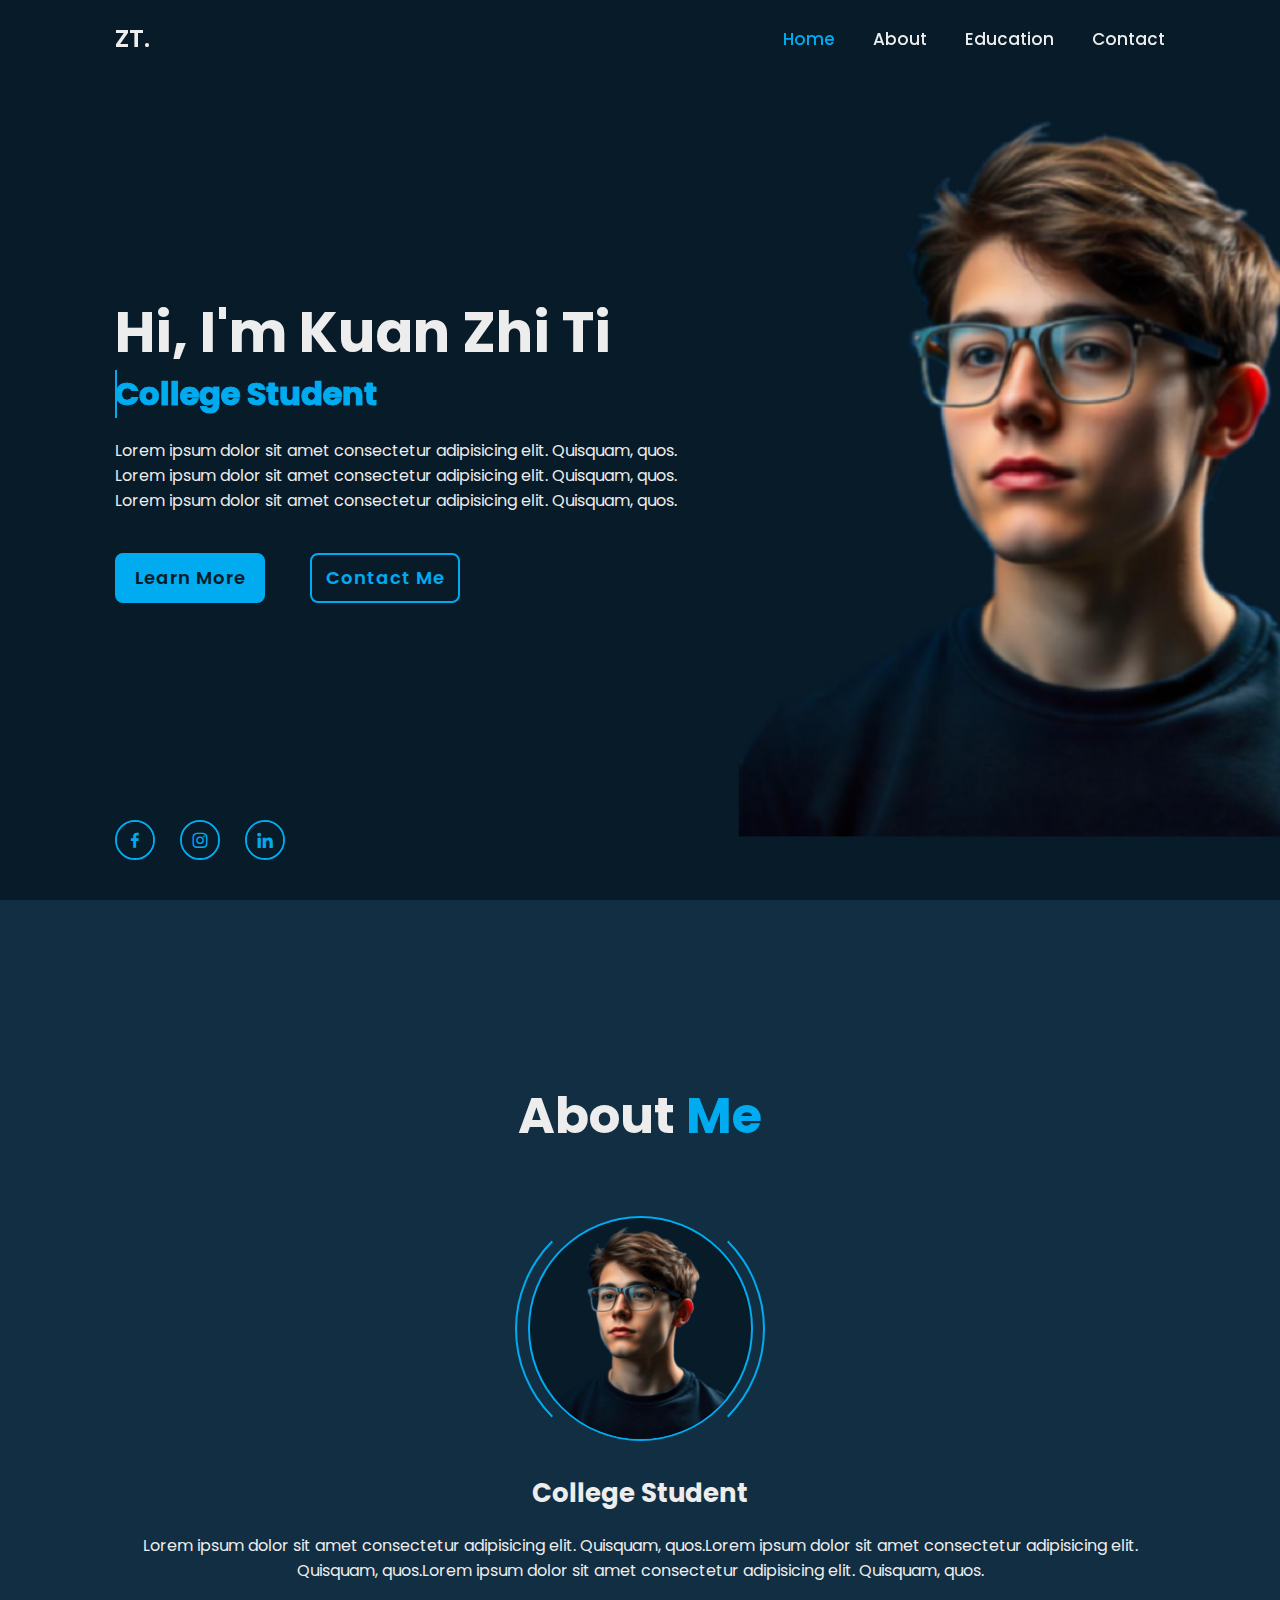
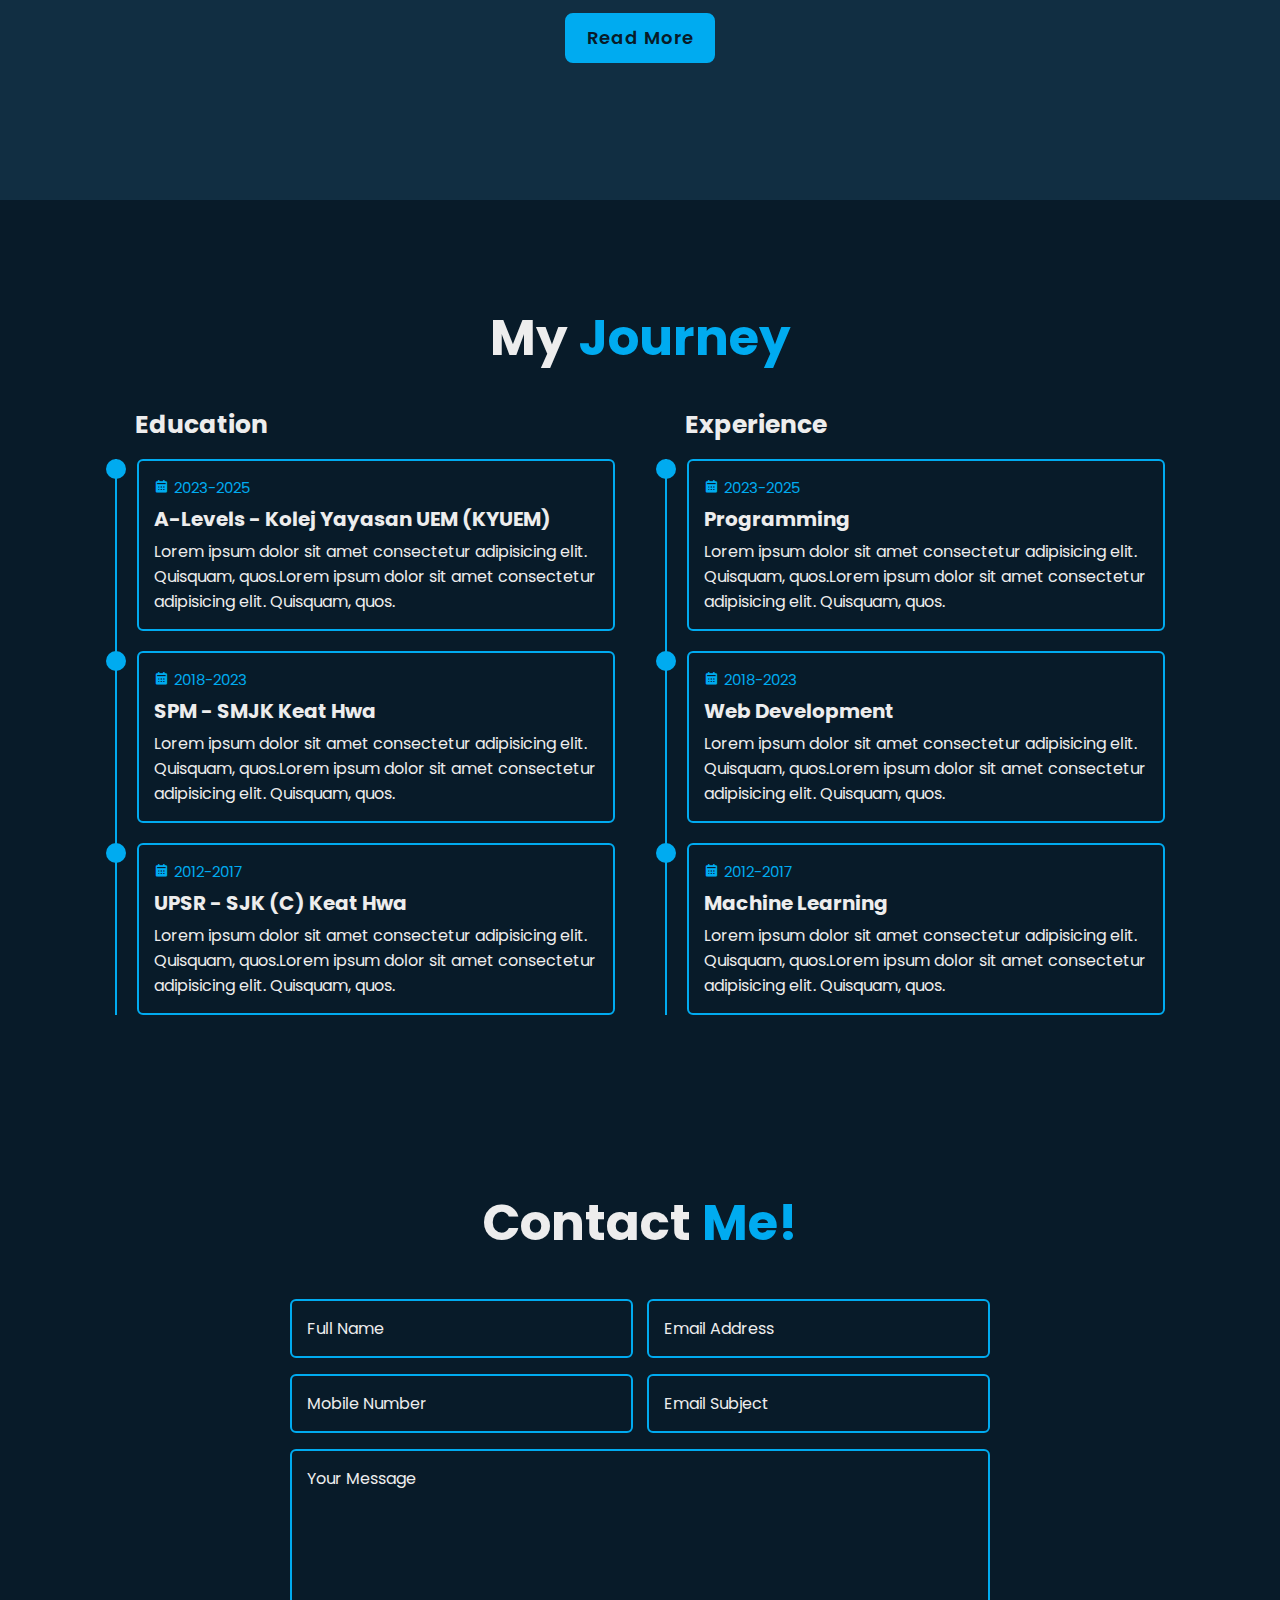
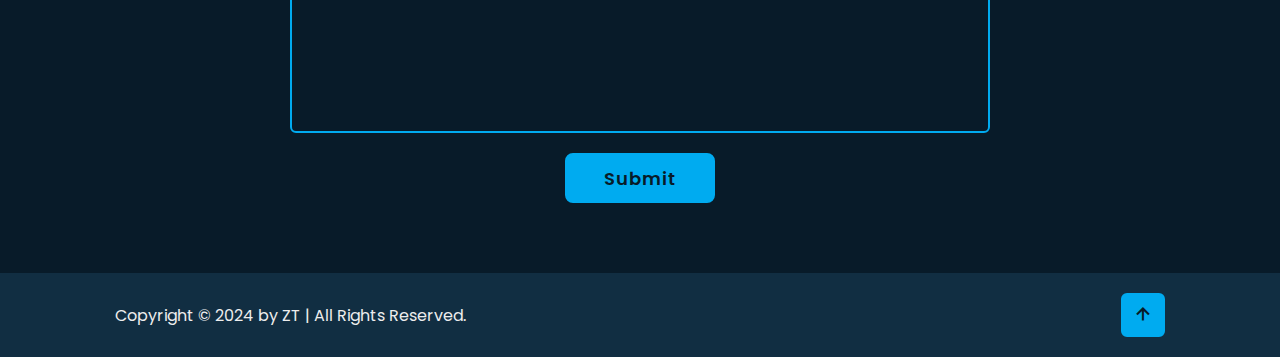
==== index.html @ abcd8b40 "initial commit" ====
<!DOCTYPE html>
<html lang="en">
<head>
    <meta charset="UTF-8">
    <meta name="viewport" content="width=device-width, initial-scale=1.0">
    <title>My Portfolio</title>

    <link rel="stylesheet" href="css/style.css">

    <!--box icons-->
    <link href='https://unpkg.com/boxicons@2.1.4/css/boxicons.min.css' rel='stylesheet'>

</head>
<body>
    <header class="header">
        <a href="#" class="logo">ZT.</a>

        <div class="bx bx-menu" id="menu-icon"></div>
        <nav class="navbar">
            <a href="#home" class="active">Home</a>
            <a href="#about">About</a>
            <a href="#education">Education</a>
            <a href="#contact">Contact</a>

            <span class="active-nav"></span>
        </nav>
    </header>

    <!-- Home section design -->
    <section class="home" id="home">
    <div class="home-content">
        <h1>Hi, I'm <span>Kuan Zhi Ti</span></h1>
        <div class="text-animate">
            <h3>College Student</h3>
        </div>
        <p>Lorem ipsum dolor sit amet consectetur adipisicing elit. Quisquam, quos.
            Lorem ipsum dolor sit amet consectetur adipisicing elit. Quisquam, quos.
            Lorem ipsum dolor sit amet consectetur adipisicing elit. Quisquam, quos.
        </p>

        <div class="btn-box">
            <a href="#" class="btn">Learn More</a>
            <a href="#" class="btn">Contact Me</a>
        </div>
    </div>

    <div class="home-sci">
        <a href="#"><i class='bx bxl-facebook'></i></a>
        <a href="#"><i class='bx bxl-instagram'></i></a>
        <a href="#"><i class='bx bxl-linkedin'></i></a>
    </div>

    <div class="home-imgHover">
    </div>

    </section>
    <!-- about section design -->
    <section class="about" id="about">
        <h2 class="heading">About <span>Me</span></h2>

        <div class="about-img">
            <img src="images/about.png" alt="">
            <span class="circle-spin"></span>
        </div>

        <div class="about-content">
            <h3>College Student</h3>
            <p>Lorem ipsum dolor sit amet consectetur adipisicing elit. 
            Quisquam, quos.Lorem ipsum dolor sit amet consectetur adipisicing elit. 
            Quisquam, quos.Lorem ipsum dolor sit amet consectetur adipisicing elit. 
            Quisquam, quos.</p>

            <div class="btn-box btns">
                <a href="#" class="btn">Read More</a>
            </div>
        </div>
    </section>

    <!-- education section design -->
    <section class="education" id="education">
        <h2 class="heading">My <span>Journey</span></h2>

        <div class="education-row">
            <div class="education-column">

                <h3 class="title">Education</h3>
                <div class="education-box">
                    <div class="education-content">
                        <div class="content">
                            <div class="year"><i class='bx bxs-calendar'></i>2023-2025</div>
                            <h3>A-Levels - Kolej Yayasan UEM (KYUEM)</h3>
                            <p>Lorem ipsum dolor sit amet consectetur adipisicing elit. 
                            Quisquam, quos.Lorem ipsum dolor sit amet consectetur adipisicing elit. 
                            Quisquam, quos.</p>
                        </div>
                    </div>
                    <div class="education-content">
                        <div class="content">
                            <div class="year"><i class='bx bxs-calendar'></i>2018-2023</div>
                            <h3>SPM - SMJK Keat Hwa</h3>
                            <p>Lorem ipsum dolor sit amet consectetur adipisicing elit. 
                            Quisquam, quos.Lorem ipsum dolor sit amet consectetur adipisicing elit. 
                            Quisquam, quos.</p>
                        </div>
                    </div>
                    <div class="education-content">
                        <div class="content">
                            <div class="year"><i class='bx bxs-calendar'></i>2012-2017</div>
                            <h3>UPSR - SJK (C) Keat Hwa</h3>
                            <p>Lorem ipsum dolor sit amet consectetur adipisicing elit. 
                            Quisquam, quos.Lorem ipsum dolor sit amet consectetur adipisicing elit. 
                            Quisquam, quos.</p>
                        </div>
                    </div>
                </div>
            </div>
            <div class="education-column">

                <h3 class="title">Experience</h3>
                <div class="education-box">
                    <div class="education-content">
                        <div class="content">
                            <div class="year"><i class='bx bxs-calendar'></i>2023-2025</div>
                            <h3>Programming</h3>
                            <p>Lorem ipsum dolor sit amet consectetur adipisicing elit. 
                            Quisquam, quos.Lorem ipsum dolor sit amet consectetur adipisicing elit. 
                            Quisquam, quos.</p>
                        </div>
                    </div>
                    <div class="education-content">
                        <div class="content">
                            <div class="year"><i class='bx bxs-calendar'></i>2018-2023</div>
                            <h3>Web Development</h3>
                            <p>Lorem ipsum dolor sit amet consectetur adipisicing elit. 
                            Quisquam, quos.Lorem ipsum dolor sit amet consectetur adipisicing elit. 
                            Quisquam, quos.</p>
                        </div>
                    </div>
                    <div class="education-content">
                        <div class="content">
                            <div class="year"><i class='bx bxs-calendar'></i>2012-2017</div>
                            <h3>Machine Learning</h3>
                            <p>Lorem ipsum dolor sit amet consectetur adipisicing elit. 
                            Quisquam, quos.Lorem ipsum dolor sit amet consectetur adipisicing elit. 
                            Quisquam, quos.</p>
                        </div>
                    </div>
                </div>
            </div>
        </div>
    </section>

    <!-- contact section design -->
    <section class="contact" id="contact">
        <h2 class="heading">Contact <span>Me!</span></h2>
        <form action="#">
            <div class="input-box">
                <div class="input-field">
                    <input type="text" placeholder="Full Name" required>
                    <span class="focus"></span>
                </div> 
                <div class="input-field">
                    <input type="email" placeholder="Email Address" required>
                    <span class="focus"></span>
                </div>               
            </div>

            <div class="input-box">
                <div class="input-field">
                    <input type="number" placeholder="Mobile Number" required>
                    <span class="focus"></span>
                </div>
                <div class="input-field">
                    <input type="text" placeholder="Email Subject" required>
                    <span class="focus"></span>
                </div> 
            </div>
            <div class="textarea-field">
                <textarea name="" id="" cols="30" rows="10" placeholder="Your Message" required></textarea>
                <span class="focus"></span>
            </div>
            <div class="btn-box btns">
                <button type="submit" class="btn">Submit</button>
            </div>
        </form>

    </section>

    <!-- footer design -->
    <footer class="footer">
        <div class="footer-text">
            <p>Copyright &copy; 2024 by ZT | All Rights Reserved.</p>
        </div>
        <div class="footer-iconTop">
            <a href="#"><i class='bx bx-up-arrow-alt'></i></a>
        </div>
    </footer>

    <script src="js/script.js"></script>

</body>
</html>
---- css/style.css ----
@import url('https://fonts.googleapis.com/css2?family=Poppins:wght@300;400;500;600;700;800;900&display=swap');

* {
    margin: 0;
    padding: 0;
    box-sizing: border-box;
    text-decoration: none;
    border: none;
    outline: none;
    scroll-behavior: smooth;
    font-family: 'Poppins',sans-serif;
}

:root {
    --bg-color:#081b29;
    --second-bg-color: #112e42;
    --text-color: #ededed;
    --main-color: #00abf0;
}

html {
    font-size: 62.5%;
    overflow-x: hidden;
}

body{
    background: var(--bg-color);
    color: var(--text-color);
}

.header {
    position: fixed;
    top: 0;
    left: 0;
    width: 100%;
    padding: 2rem 9%;
    background: transparent;
    display: flex;
    justify-content: space-between;
    align-items: center;
    z-index: 100;
    transition: .3s;
}

.header.sticky {
    background: var(--bg-color);
}

.logo {

    font-size: 2.5rem;
    color: var(--text-color);
    font-weight: 600;
}

.navbar a {
    font-size: 1.7rem;
    color: var(--text-color);
    font-weight: 500;
    margin-left: 3.5rem;
    transition: 0.3s;
}

.navbar a:hover, 
.navbar a.active {
    color: var(--main-color);
}

#menu-icon {
    font-size: 3.6rem;
    color: var(--text-color);
    cursor: pointer;
    display: none;
}

section{
    min-height: 100vh;
    padding: 10rem 9% 2rem;
}

.home{
    display: flex;
    align-items: center;
    padding: 0 9%;
    background: url(../images/home.png) no-repeat;
    background-size: cover;
    background-position: center;
}

.home-content{
    max-width: 60rem;
    z-index: 99;
}

.home-content h1{
    font-size: 5.6rem;
    font-weight: 700;
    line-height: 1.3;
} 

.home-content h1 span{
    color: var(--text-color);
}

.home-content .text-animate{
    position: relative;
    width: 32.8rem;
}

.home-content .text-animate h3 {
    font-size: 3.2rem;
    font-weight: 700;
    color: transparent;
    -webkit-text-stroke: .7px var(--main-color);
    background-image: linear-gradient(var(--main-color), var(--main-color));
    background-repeat: no-repeat;
    -webkit-background-clip: text;
    background-position: 0 0;
    animation: homeBgText 6s linear infinite;
    animation-delay: 2s;
}


.home-content .text-animate h3::before {
    content: '';
    position: absolute;
    top: 0;
    left: 0;
    width: 0;
    height: 100%;
    border-right: 2px solid var(--main-color);
    z-index: -1;
    animation: homeCursorText 6s linear infinite;
    animation-delay: 2s;
}

.home-content p{
    font-size: 1.6rem;
    margin: 2rem 0 4rem;
}

.btn-box{
    position: relative;
    display: flex;
    justify-content: space-between;
    width: 34.5rem;
    height: 5rem;
}

.btn-box .btn{
    position: relative;
    display: inline-flex;
    justify-content: center;
    align-items: center;
    width: 15rem;
    height: 100%;
    background: var(--main-color);
    border: .2rem solid var(--main-color);
    border-radius: .8rem;
    font-size: 1.8rem;
    font-weight: 600;
    letter-spacing: .1rem;
    color: var(--bg-color);
    z-index: 1;
    overflow: hidden;
    transition: .5s;
}

.btn-box .btn:hover{
    color: var(--main-color);
}

.btn-box .btn:nth-child(2){
    background: transparent;
    color: var(--main-color);
}

.btn-box .btn:nth-child(2):hover{
    color: var(--bg-color);
}

.btn-box .btn:nth-child(2)::before{
    background: var(--main-color);
}

.btn-box .btn::before{
    content: '';
    position: absolute;
    top: 0;
    left: 0;
    width: 0;
    height: 100%;
    background: var(--bg-color);
    z-index: -1;
    transition: .5s;
}

.btn-box .btn:hover::before{
    width: 100%;
}

.home-sci{
    position: absolute;
    bottom: 4rem;
    width: 170px;
    display: flex;
    justify-content: space-between;
}
.home-sci a{
    position: relative;
    display: inline-flex;
    justify-content: center;
    align-items: center;
    width: 40px;
    height: 40px;
    background: transparent;
    border: .2rem solid var(--main-color);
    border-radius: 50%;
    font-size: 20px;
    color: var(--main-color);
    z-index: 1;
    overflow: hidden;
    transition: .5s;
}

.home-sci a::before{
    content: '';
    position: absolute;
    top: 0;
    left: 0;
    width: 100%;
    height: 100%;
    background: var(--bg-color);
    z-index: -1;
    transition: .5s;
}

.home-sci a:hover{
    color: var(--bg-color);
}

.home-sci a:hover::before{
    width: 100%;
    background: var(--main-color);
}

.home-imgHover{
    position: absolute;
    top: 0;
    right: 0;
    width: 45%;
    height: 100%;
    background: transparent;
    transition: 3s;
}

.home-imgHover:hover{
    background: var(--bg-color);
    opacity: .8;
}

.about{
    display: flex;
    justify-content: center;
    align-items: center;
    flex-direction: column;
    gap: 2rem;
    background: var(--second-bg-color);
    padding-bottom: 6rem;
}

.heading{
    font-size: 5rem;
    margin-bottom: 3rem;
    text-align: center;
}

span{
    color: var(--main-color);
}

.about-img{
    position: relative;
    width: 25rem;
    height: 25rem;
    border-radius: 50%;
    display: flex;
    justify-content: center;
    align-items: center;
}

.about-img img{
    width: 90%; /* Change from 90% to 100% to fill the circle */
    border-radius: 50%;
    border: .2rem solid var(--main-color);
    background: var(--bg-color);
}

.about-img .circle-spin{
    position: absolute;
    top: 50%;
    left: 50%;
    transform: translate(-50%, -50%) rotate(0);
    width: 100%;
    height: 100%;
    border-radius: 50%; 
    border-top: .2rem solid var(--second-bg-color);
    border-bottom: .2rem solid var(--second-bg-color);
    border-left: .2rem solid var(--main-color);
    border-right: .2rem solid var(--main-color);
}

@keyframes aboutSpinner {
    100%{
        transform: translate(-50%, -50%) rotate(360deg);
    }
}

.about-content{

    text-align: center;
}

.about-content h3{
    font-size: 2.6rem;
}

.about-content p{
    font-size: 1.6rem;
    margin: 2rem 0 3rem;
}

.btn-box.btns{
    display: inline-block;
    width: 15rem;
}

.btn-box.btns a::before{
    background: var(--second-bg-color);
}

.education{
    display: flex;
    justify-content: center;
    align-items: center;
    flex-direction: column;
    min-height: auto;
    padding-bottom: 5rem;
}

.education .education-row{
    display: flex;
    flex-wrap: wrap;
    gap: 5rem;
}

.education-row .education-column{
    flex: 1 1 40rem;
}

.education-column .title{
    font-size: 2.5rem;
    margin: 0 0 1.5rem 2rem;
}

.education-column .education-box{
    border-left: .2rem solid var(--main-color);
}

.education-box .education-content{
    position: relative;
    padding-left: 2rem;
}

.education-box .education-content::before{
    content: '';
    position: absolute;
    left: -1.1rem;
    top: 0;
    width: 2rem;
    height: 2rem;
    background: var(--main-color);
    border-radius: 50%;
}

.education-content .content{

    position: relative;
    padding: 1.5rem;
    border: .2rem solid var(--main-color);
    border-radius: .6rem;
    margin-bottom: 2rem;
    overflow: hidden;
}

.education-content .content::before{
    content: '';
    position: absolute;
    left: 0;
    top: 0;
    width: 0;
    height: 100%;
    background: var(--second-bg-color);
    z-index: -1;
    transition: .5s;
}

.education-content .content:hover::before{
    width: 100%;;
}

.education-content .content .year{
    font-size: 1.5rem;
    color: var(--main-color);
    padding-bottom: .5rem;
}

.education-content .content .year i{
    padding-right: .5rem;
}

.education-content .content h3{
    font-size: 2rem;
}


.education-content .content p{
    font-size: 1.6rem;
    padding-top: .5rem;
}

.contact{
    min-height: auto;
    padding-bottom: 7rem;
}

.contact form{
    max-width: 70rem;
    margin: 0 auto;
    text-align: center;
}

.contact form .input-box{
    position: relative;
    display: flex;
    justify-content: space-between;
    flex-wrap: wrap;
}

.contact form .input-box .input-field{
    position: relative;
    width: 49%;
    margin: .8rem 0;
}

.contact form .input-box .input-field input,
.contact form .textarea-field textarea{
    width: 100%;
    height: 100%;
    padding: 1.5rem;
    font-size: 1.6rem;
    color: var(--text-color);
    background: transparent;
    border-radius: .6rem;
    border: .2rem solid var(--main-color);

}

.contact form .input-box .input-field input::placeholder,
.contact form .textarea-field textarea::placeholder{
    color: var(--text-color);
}

.contact form .focus{
    position: absolute;
    top: 0;
    left: 0;
    width: 0;
    height: 100%;
    background: var(--second-bg-color);
    border-radius: .6rem;
    z-index: -1;
    transition: .5s;
}

.contact form .input-box .input-field input:focus ~ .focus,
.contact form .input-box .input-field input:valid ~ .focus,
.contact form .textarea-field textarea:focus ~ .focus,
.contact form .textarea-field textarea:valid ~ .focus{
    width: 100%;
}


.contact form .textarea-field{

    position: relative;
    margin: .8rem 0 2rem;
    display: flex;
}

.contact form .textarea-field textarea{
    resize: none;
}

.contact form .btn-box.btns .btn {
    cursor: pointer;
}

.footer{
    display: flex;
    justify-content: space-between;
    align-items: center;
    flex-wrap: wrap;
    padding: 2rem 9%;
    background: var(--second-bg-color);
}

.footer-text p{
    font-size: 1.6rem;
}

.footer-iconTop a{
    position: relative;
    display: inline-flex;
    justify-content: center;
    align-items: center;
    padding: .8rem;
    background: var(--main-color);
    border: .2rem solid var(--main-color);
    border-radius: .6rem;
    z-index: 1;
    overflow: hidden;
}


.footer-iconTop a::before{
    content: '';
    position: absolute;
    top: 0;
    left: 0;
    width: 0;
    height: 100%;
    background: var(--second-bg-color);
    z-index: -1;
    transition: .5s;
}


.footer-iconTop a:hover::before{
    width: 100%;
}

.footer-iconTop a i{
    font-size: 2.4rem;
    color: var(--bg-color);
    transition: .5s;
}

.footer-iconTop a:hover i{
    color: var(--main-color);
}


/* BREAKPOINTS */

@media (max-width: 1200px){
    html{
        font-size: 55%;
    }
}

@media (max-width: 991px){
    .header{
        padding: 2rem 4%;
    }

    .section{
        padding: 10rem 4% 2rem;
    }

    .home{
        padding: 0 4%;
    }

    .footer{
        padding: 2rem 4%;
    }
}

@media (max-width: 768px){
    .header {
        background: var(--bg-color);    
    }

    #menu-icon{
        display: block;
    }
    .navbar {
        position: absolute;
        top: 100%;
        left: -100%;
        width: 100%;
        padding: 1rem 4%;
        background: var(--main-color);
        box-shadow: 0 .5rem 1rem rgba(0,0,0,.2);
        z-index: 1;
        transition: .25s ease;
        transition-delay: .25s;
    }

    .navbar.active {
        left: 0;
        transition-delay: 0s;
    }

    .navbar .active-nav {
        position: absolute; 
        top: 0;
        left: -100%;
        width: 100%;
        height: 100%;
        background:var(--bg-color);
        border-top: .1rem solid rgba(0,0,0,.2);
        z-index: -1;
        transition: .2s ease;
        transition-delay: 0s;
    }

    .navbar.active .active-nav {
        left: 0;
        transition-delay: .25s;
    }


    .navbar a{

        display: block;
        font-size: 2rem;
        margin: 3rem 0;
        transform: translateX(-20rem);
        transition: .25s ease;
        transition-delay: 0s;
    }

    .navbar.active a {
        transform: translateX(0);
        transition-delay: .25s;
    }

    .home-imgHover{
        pointer-events: none;
        background: var(--bg-color);
        opacity: .6;
    }
}

@media (max-width: 520px){
    html{
        font-size: 50%;
    }

    .home-content h1{
       display: flex;
       flex-direction: column;
    }

    .home-sci{
        width: 160px;
    }

    .home-sci a{
        width: 38px;
        height: 38px;
    }
    .contact form .input-box .input-field{
        width: 100%;
    }
}

/* KEYFRAMES */

@keyframes homeBgText{
    0%, 
    10%,
    100%{
        background-position: -33rem 0;
    }
    65%, 
    85%{
        background-position: 0 0;
    }
}
@keyframes homeCursorText{
    0%, 
    10%,
    100%{
        width: 0;
    }
    65%, 
    78%,
    85%{
        width: 100%;
        opacity: 1;
    }
    75%,
    81%{
        opacity: 0;
    }
}
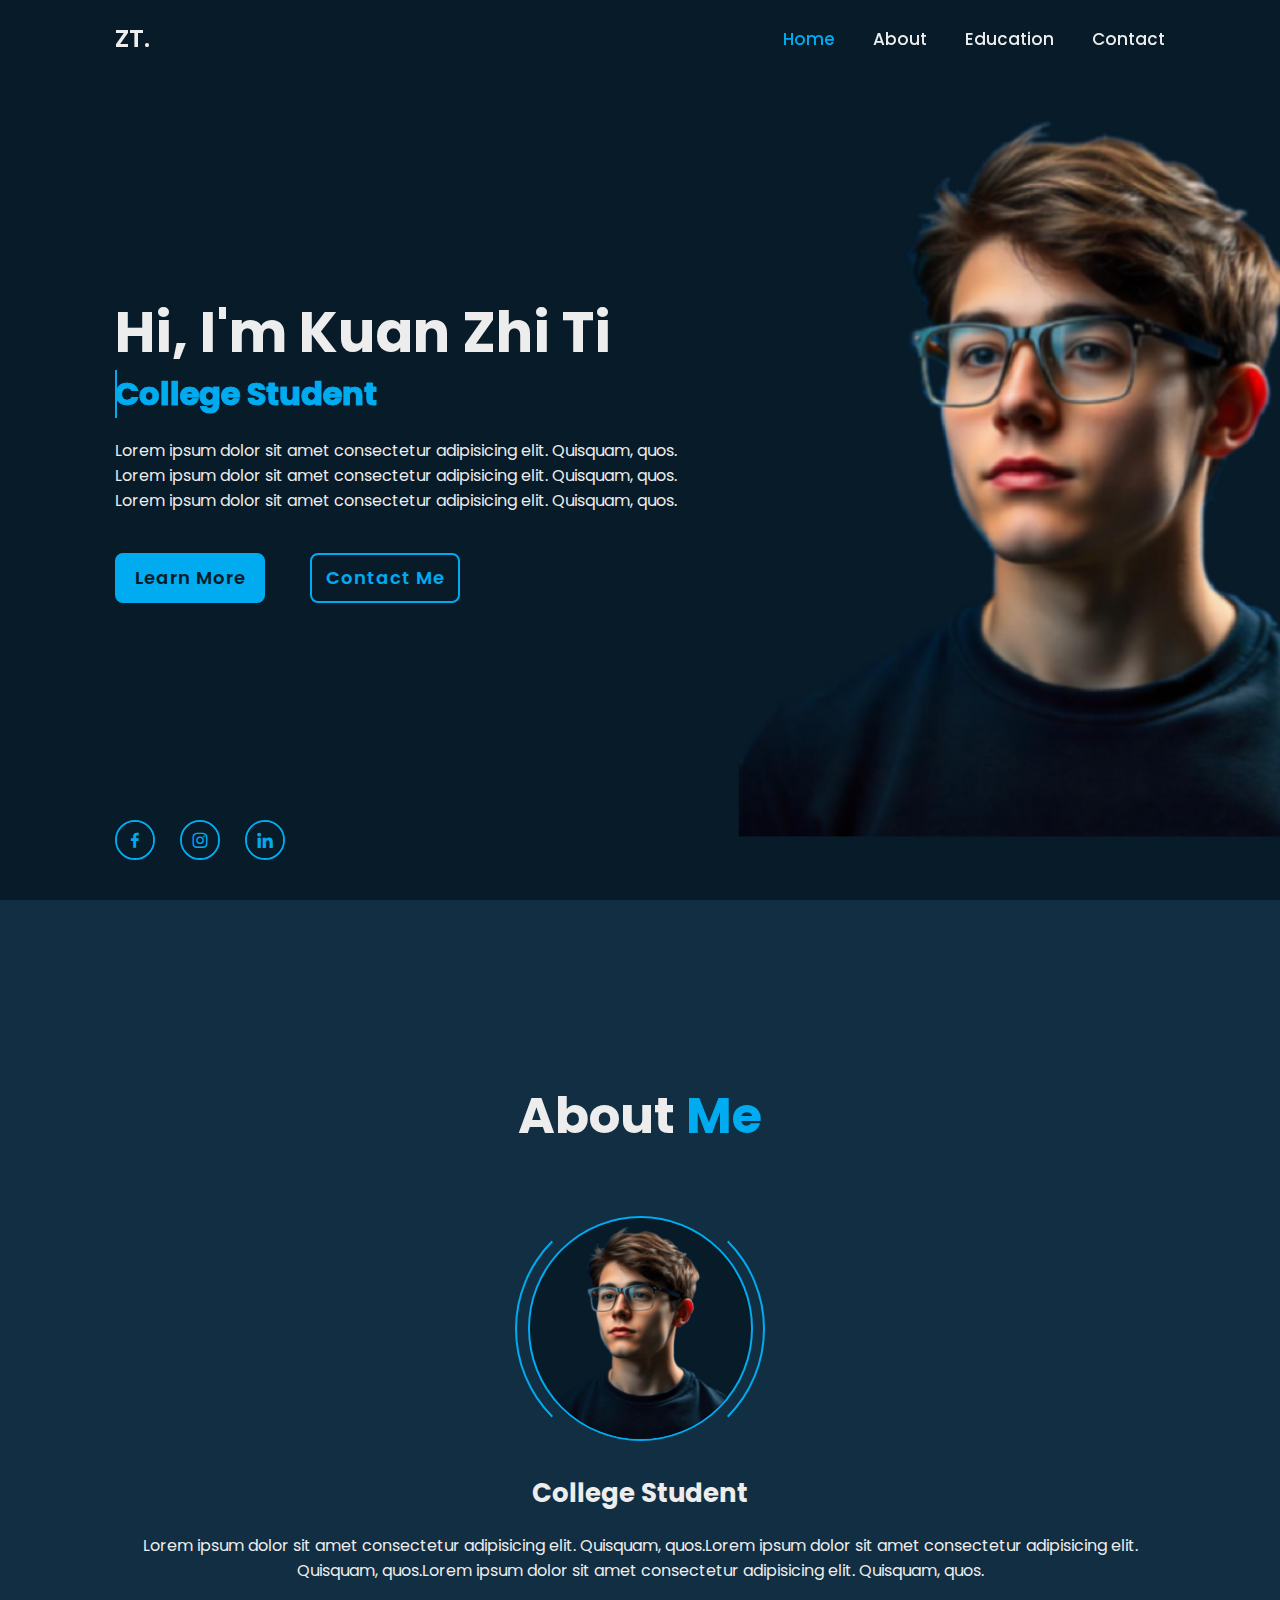
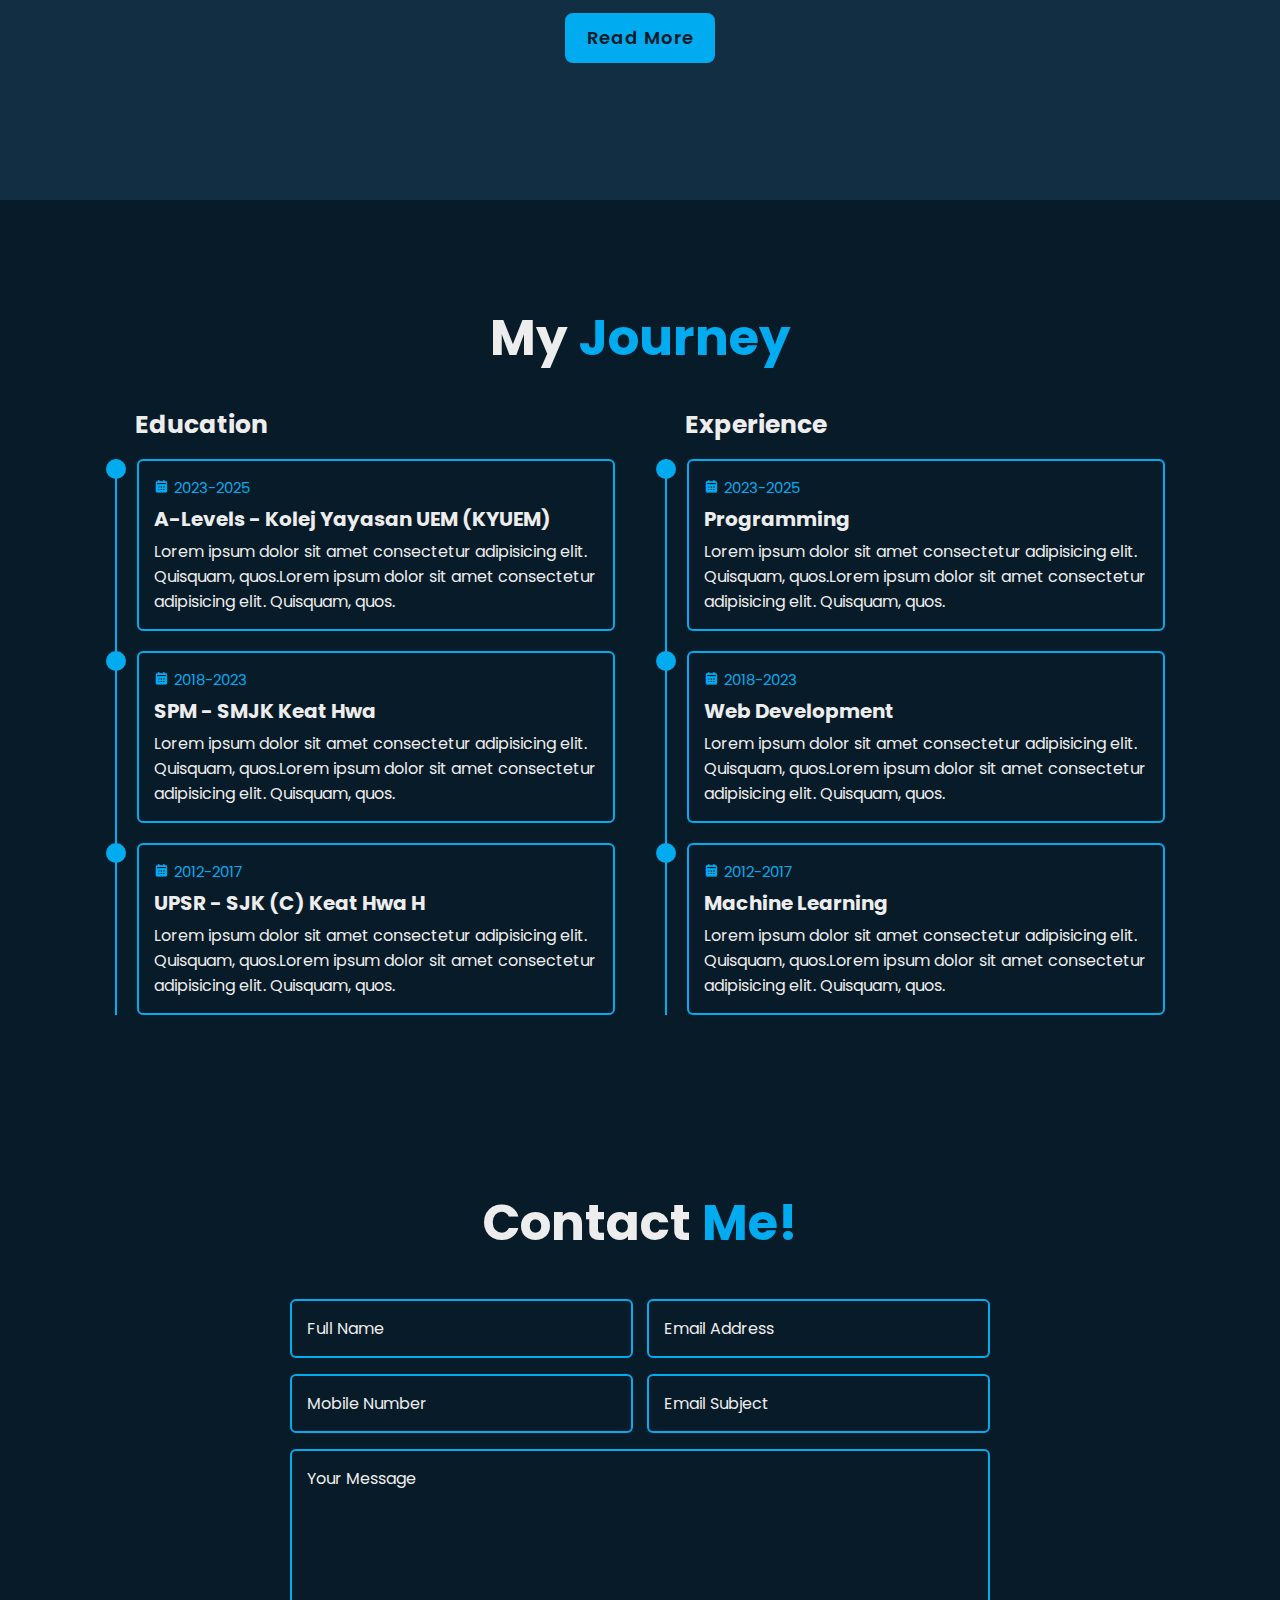
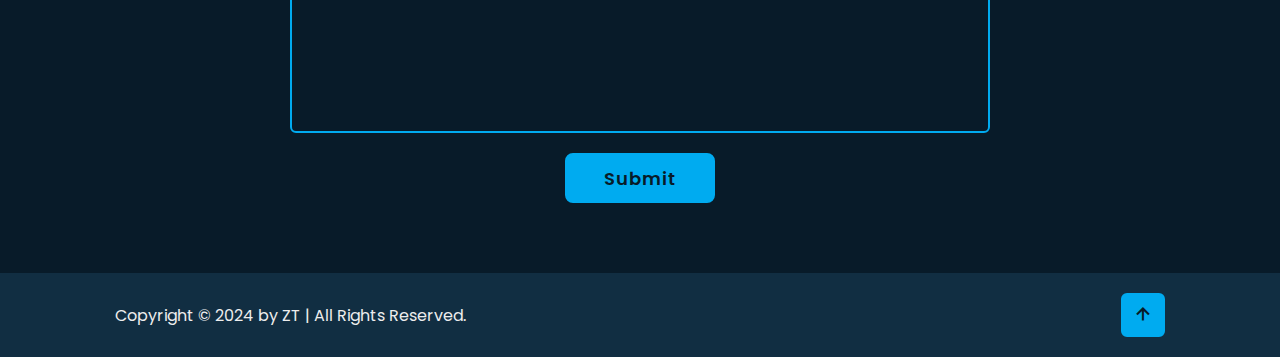
==== commit 46dc9cc1: "H" ====
--- a/index.html
+++ b/index.html
@@ -3,7 +3,7 @@
 <head>
     <meta charset="UTF-8">
     <meta name="viewport" content="width=device-width, initial-scale=1.0">
-    <title>My Portfolio</title>
+    <title>KUAN ZHI TI</title>
 
     <link rel="stylesheet" href="css/style.css">
 
@@ -106,7 +106,7 @@
                     <div class="education-content">
                         <div class="content">
                             <div class="year"><i class='bx bxs-calendar'></i>2012-2017</div>
-                            <h3>UPSR - SJK (C) Keat Hwa</h3>
+                            <h3>UPSR - SJK (C) Keat Hwa H</h3>
                             <p>Lorem ipsum dolor sit amet consectetur adipisicing elit. 
                             Quisquam, quos.Lorem ipsum dolor sit amet consectetur adipisicing elit. 
                             Quisquam, quos.</p>
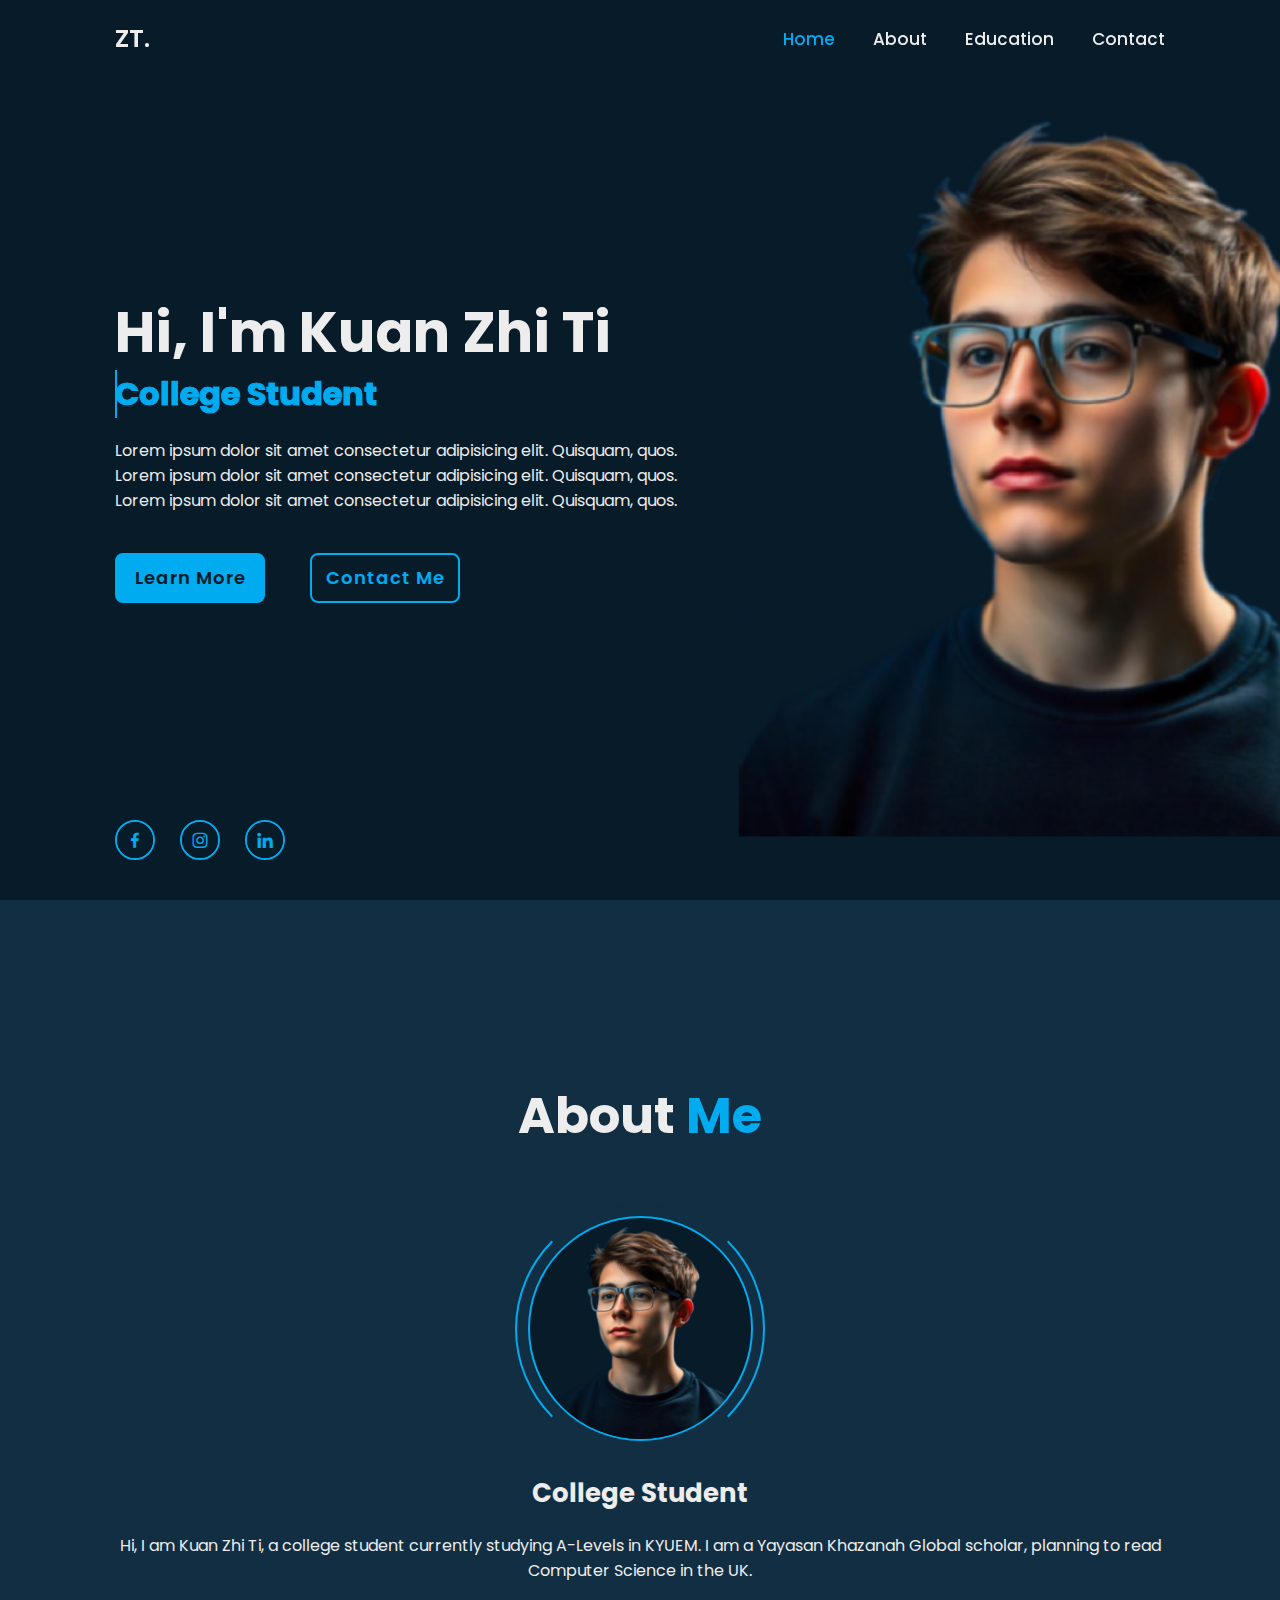
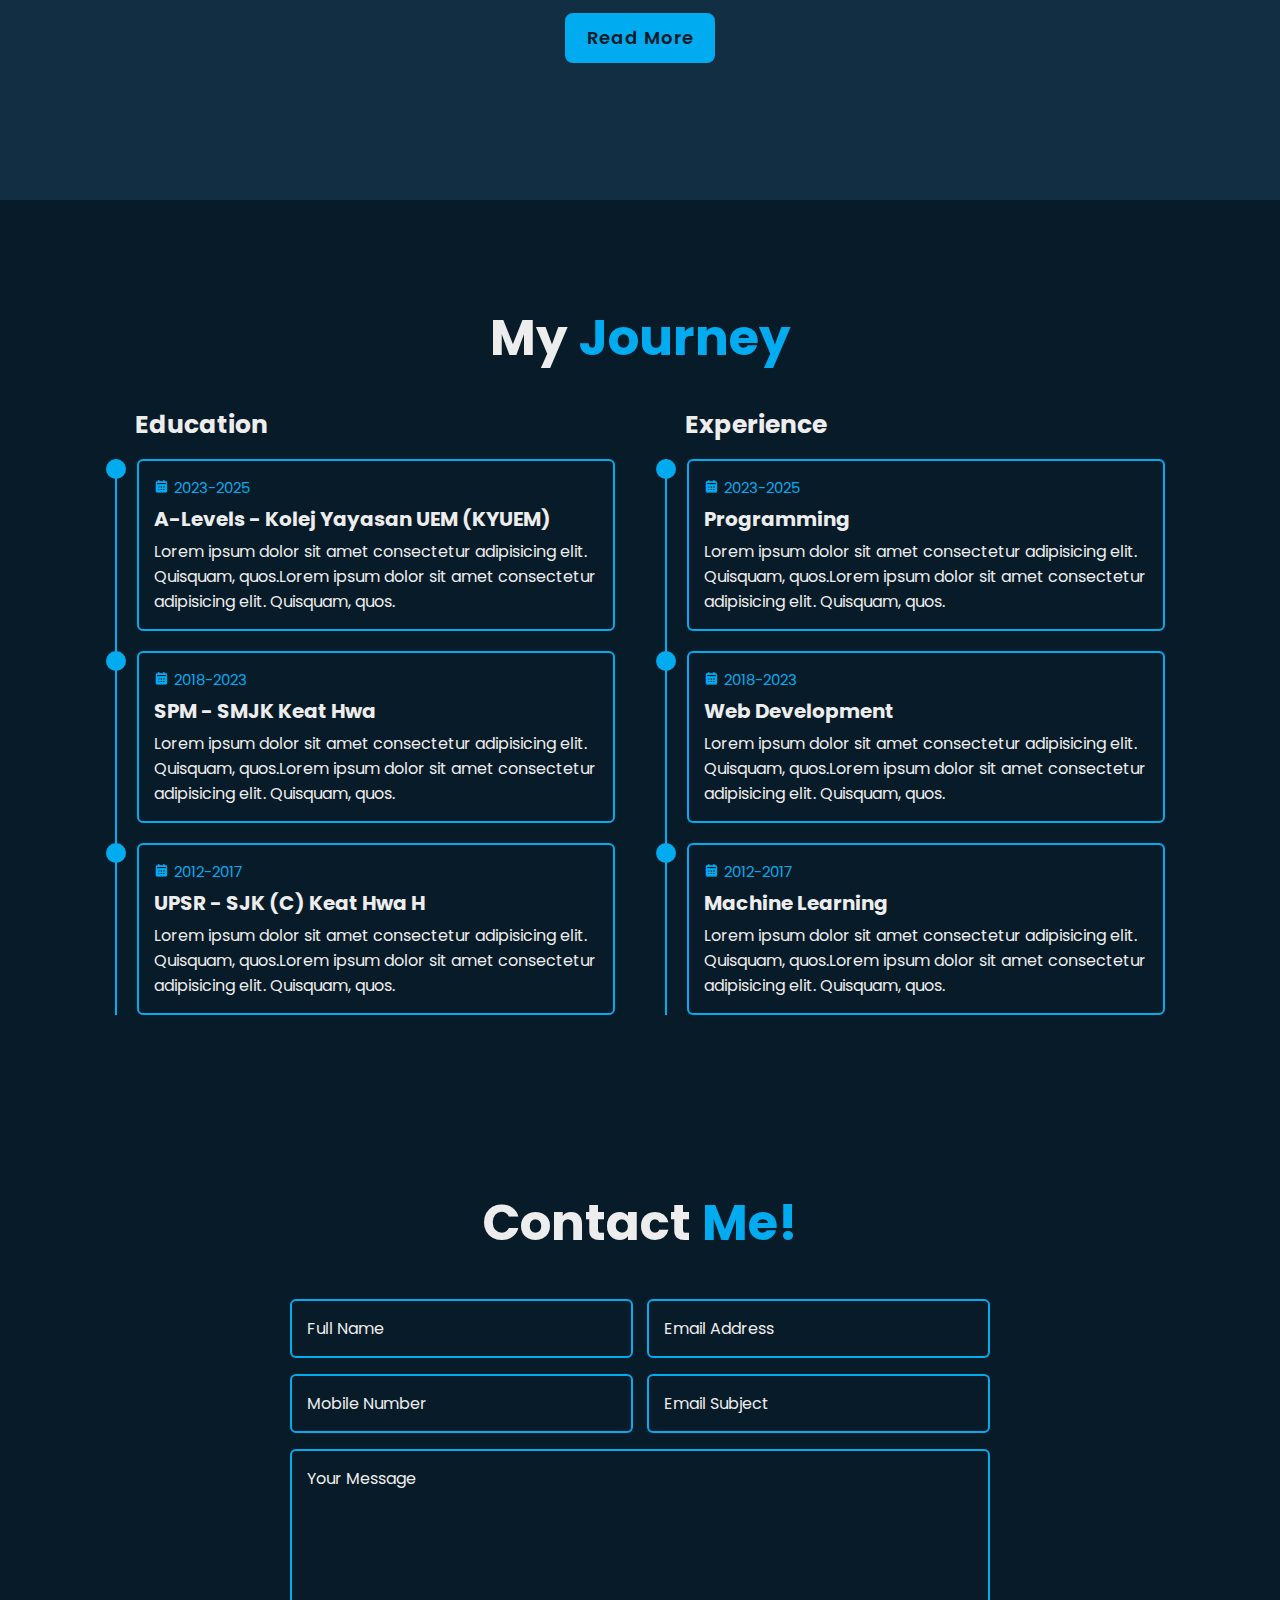
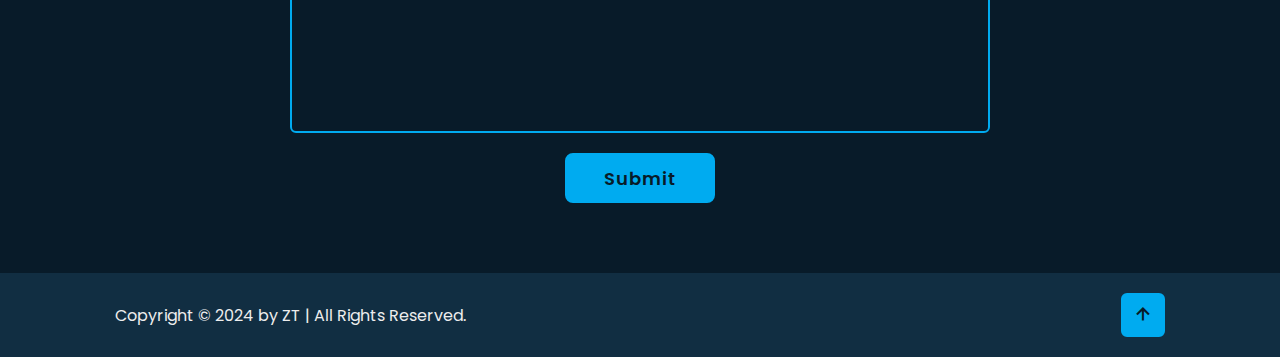
==== commit 87e16310: "about content" ====
--- a/index.html
+++ b/index.html
@@ -65,10 +65,8 @@
 
         <div class="about-content">
             <h3>College Student</h3>
-            <p>Lorem ipsum dolor sit amet consectetur adipisicing elit. 
-            Quisquam, quos.Lorem ipsum dolor sit amet consectetur adipisicing elit. 
-            Quisquam, quos.Lorem ipsum dolor sit amet consectetur adipisicing elit. 
-            Quisquam, quos.</p>
+            <p>Hi, I am Kuan Zhi Ti, a college student currently studying A-Levels in KYUEM. 
+                I am a Yayasan Khazanah Global scholar, planning to read Computer Science in the UK.</p>
 
             <div class="btn-box btns">
                 <a href="#" class="btn">Read More</a>
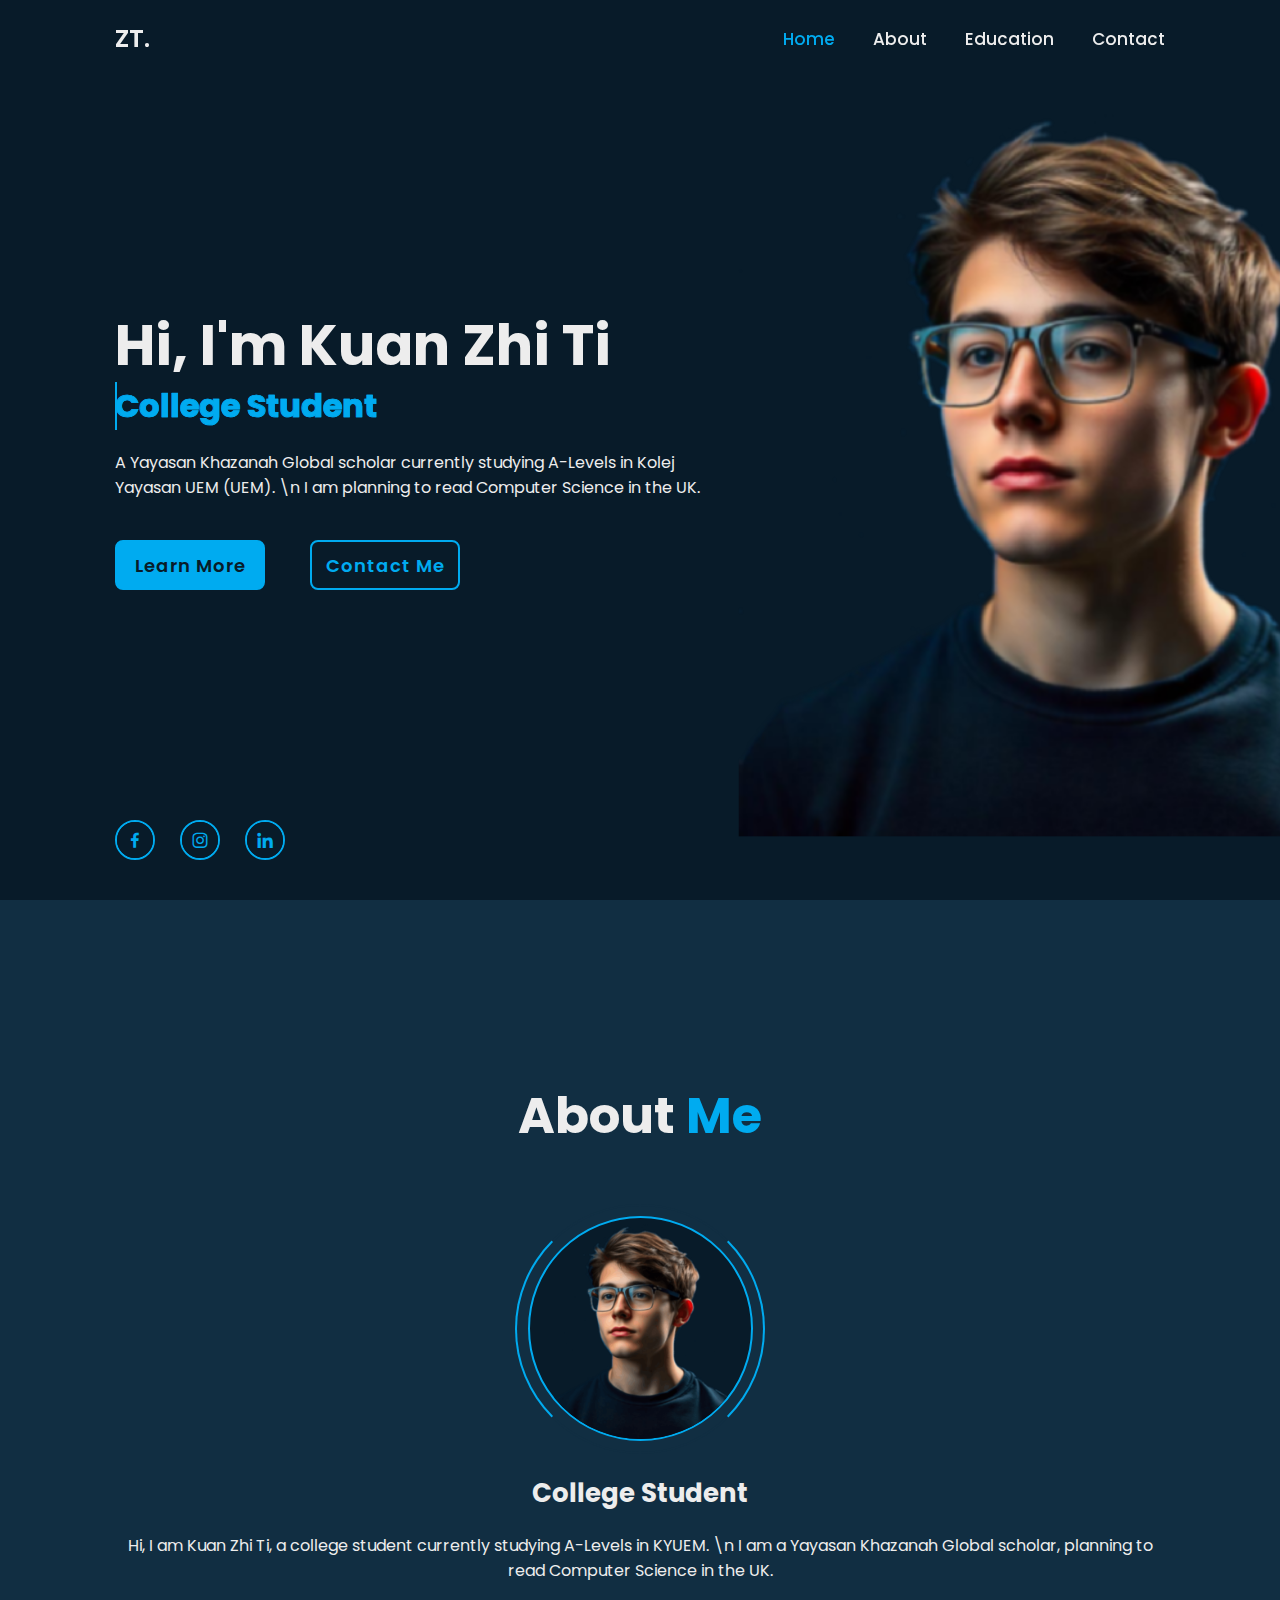
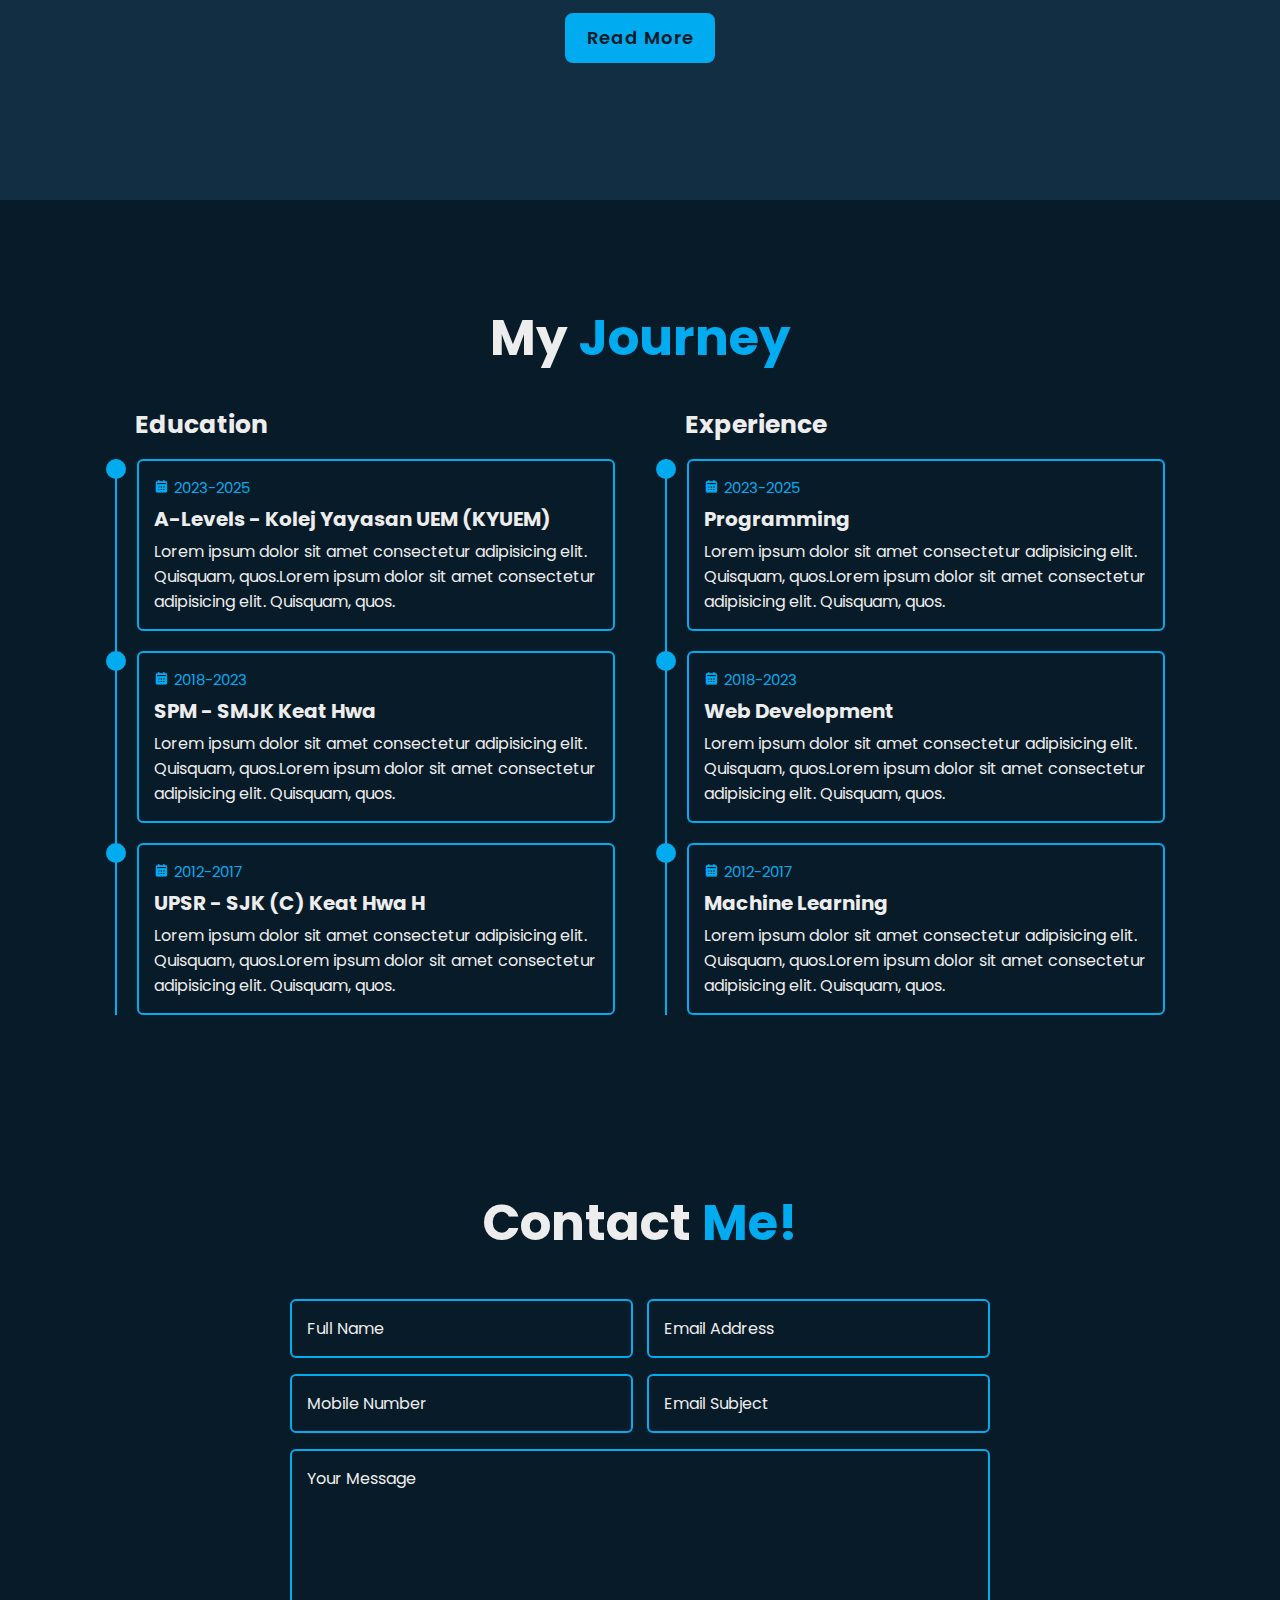
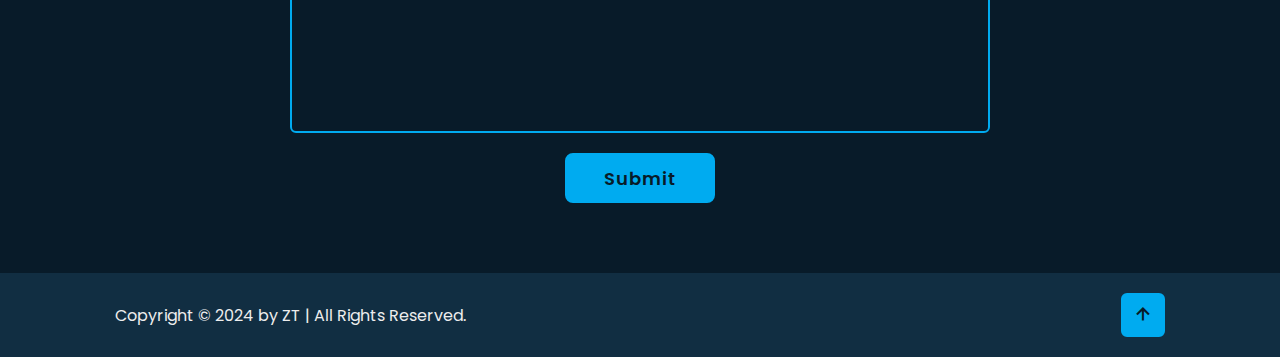
==== commit 1b9ba9f1: "Home and paragraphing" ====
--- a/index.html
+++ b/index.html
@@ -33,9 +33,8 @@
         <div class="text-animate">
             <h3>College Student</h3>
         </div>
-        <p>Lorem ipsum dolor sit amet consectetur adipisicing elit. Quisquam, quos.
-            Lorem ipsum dolor sit amet consectetur adipisicing elit. Quisquam, quos.
-            Lorem ipsum dolor sit amet consectetur adipisicing elit. Quisquam, quos.
+        <p>A Yayasan Khazanah Global scholar currently studying A-Levels in Kolej Yayasan UEM (UEM). \n 
+            I am planning to read Computer Science in the UK.
         </p>
 
         <div class="btn-box">
@@ -65,7 +64,7 @@
 
         <div class="about-content">
             <h3>College Student</h3>
-            <p>Hi, I am Kuan Zhi Ti, a college student currently studying A-Levels in KYUEM. 
+            <p>Hi, I am Kuan Zhi Ti, a college student currently studying A-Levels in KYUEM. \n 
                 I am a Yayasan Khazanah Global scholar, planning to read Computer Science in the UK.</p>
 
             <div class="btn-box btns">
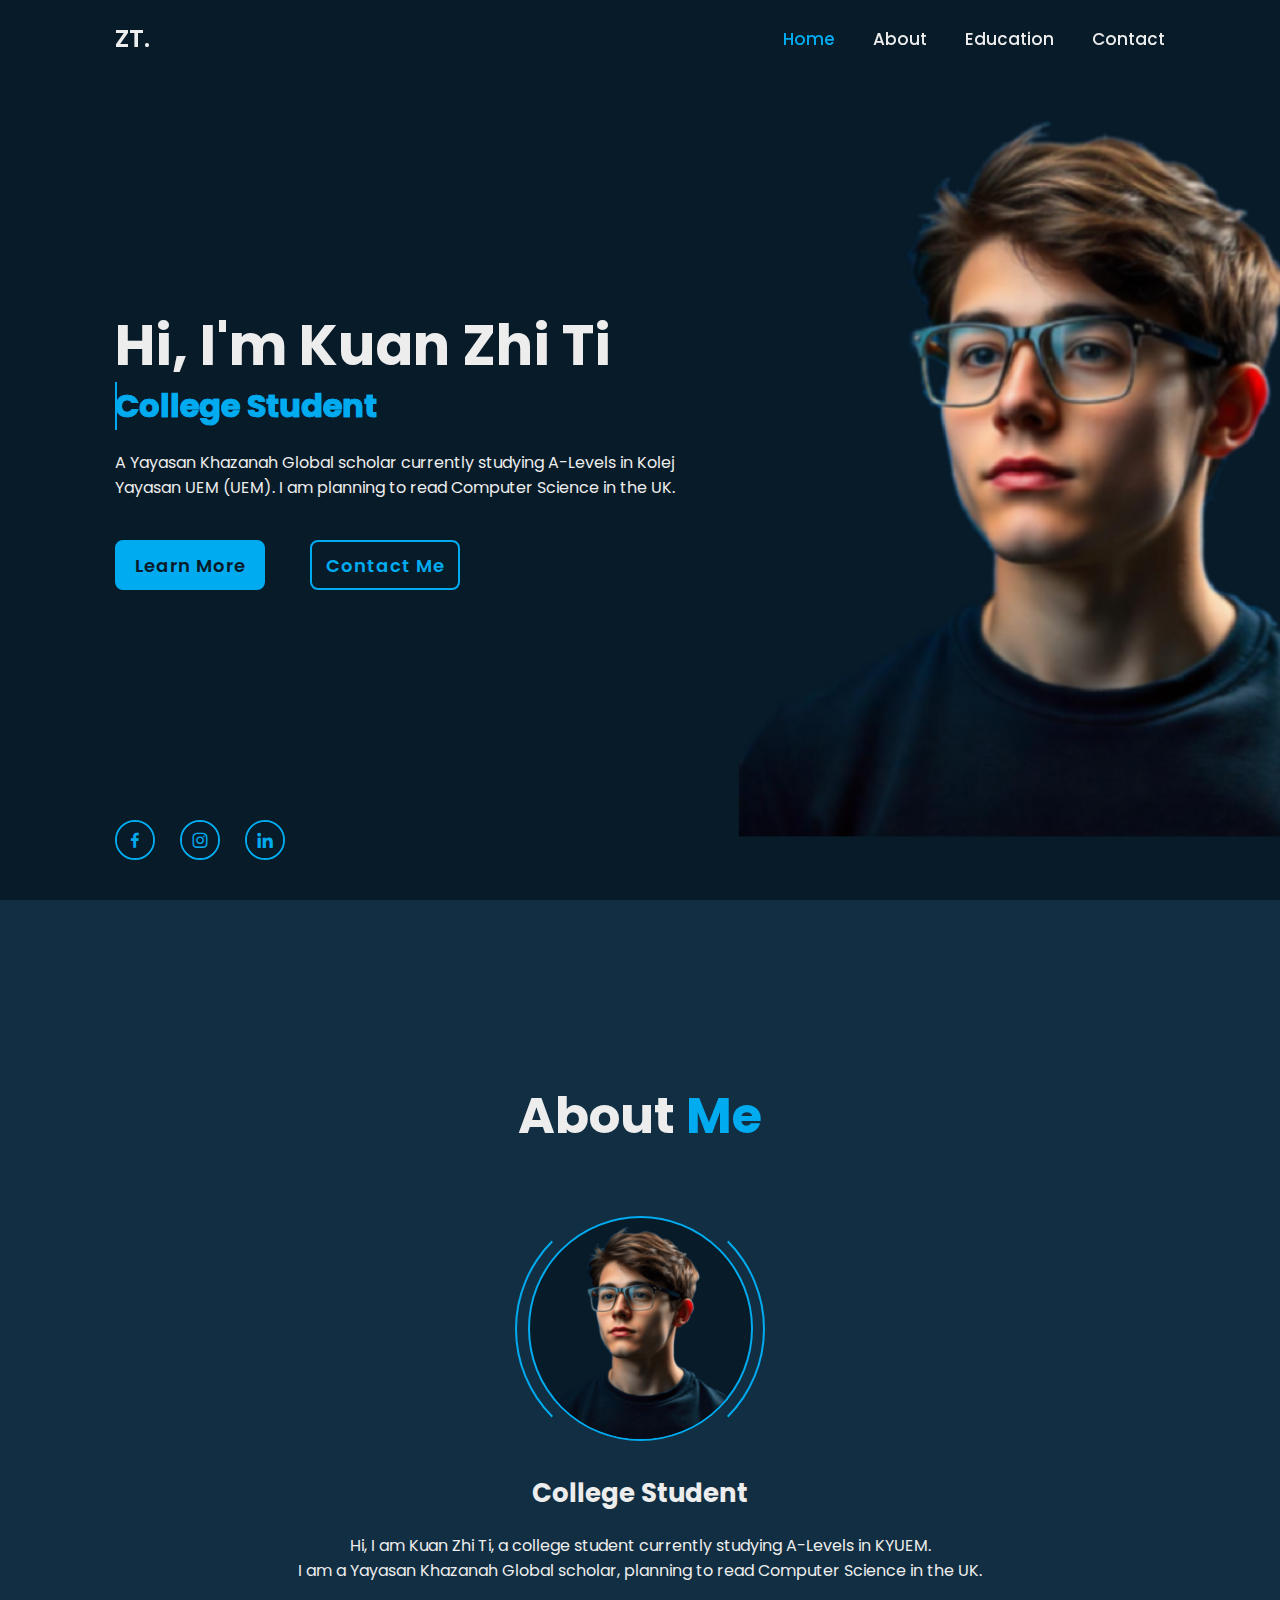
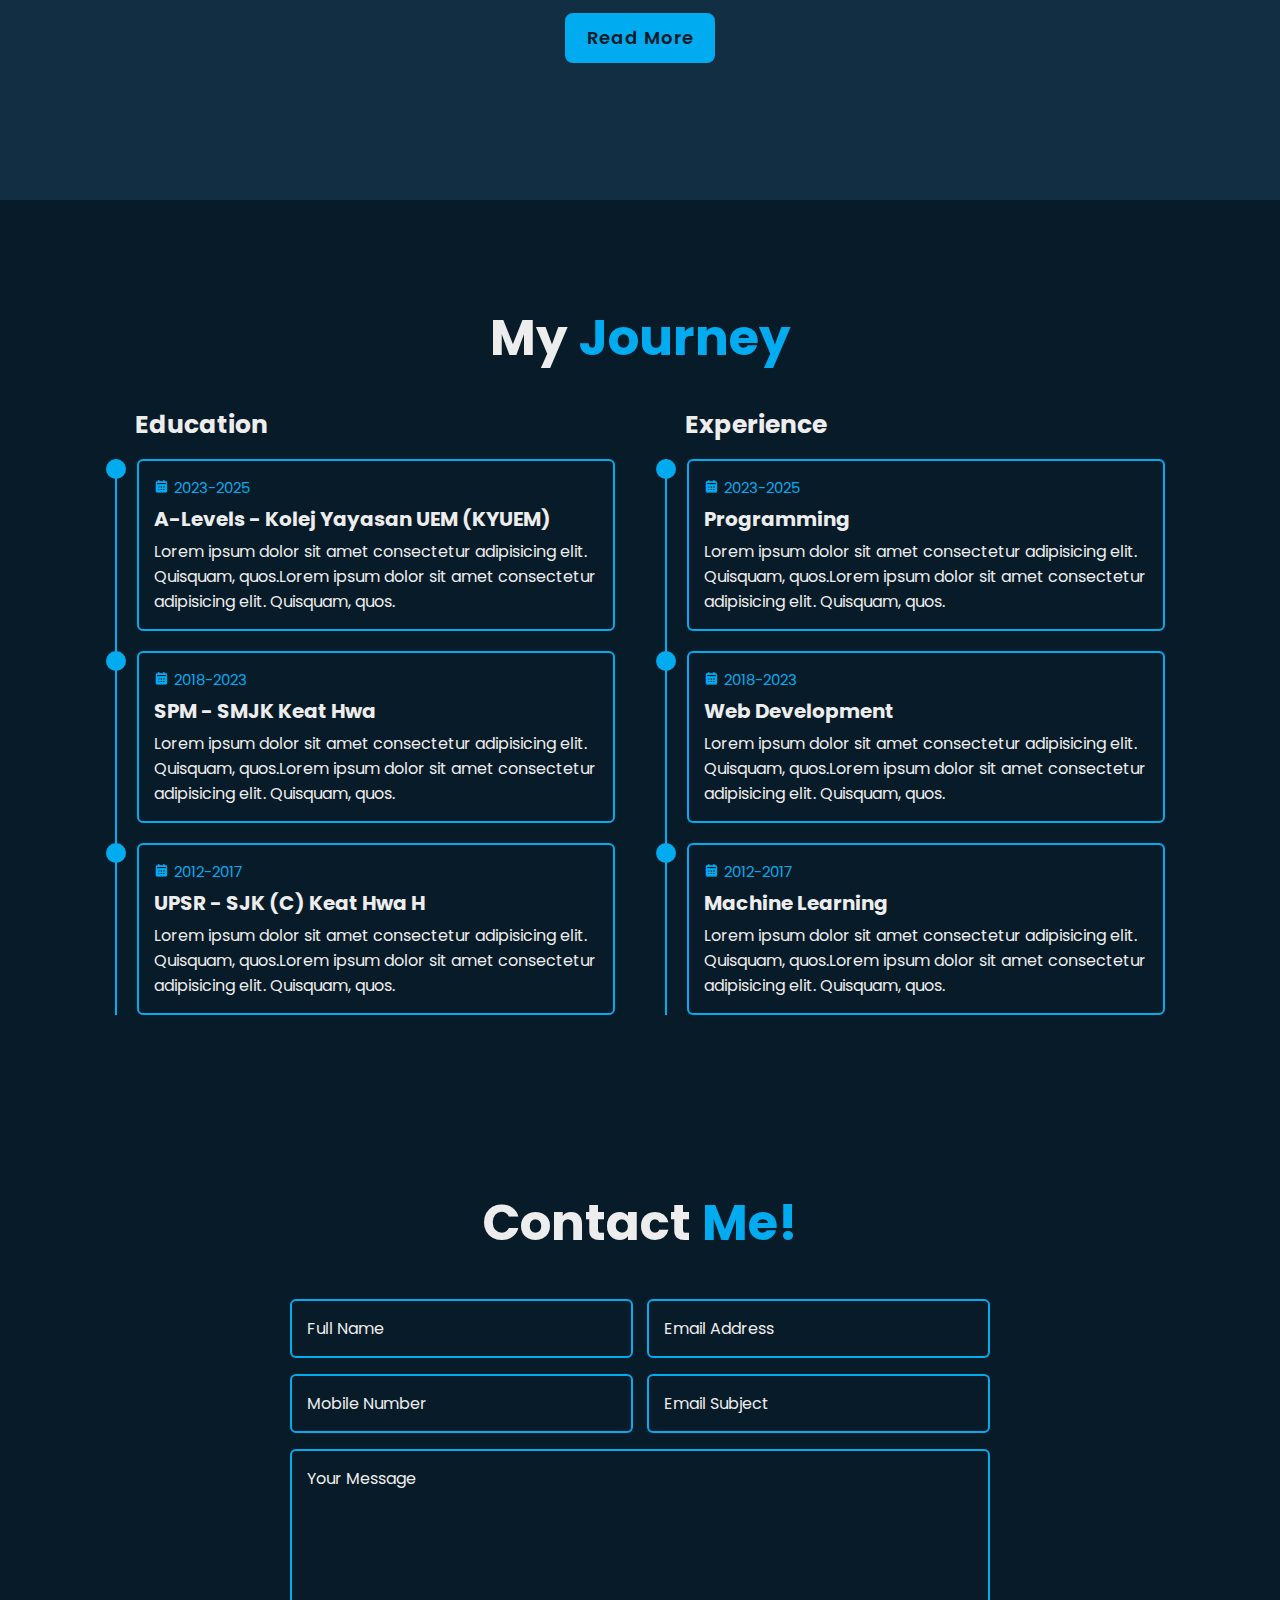
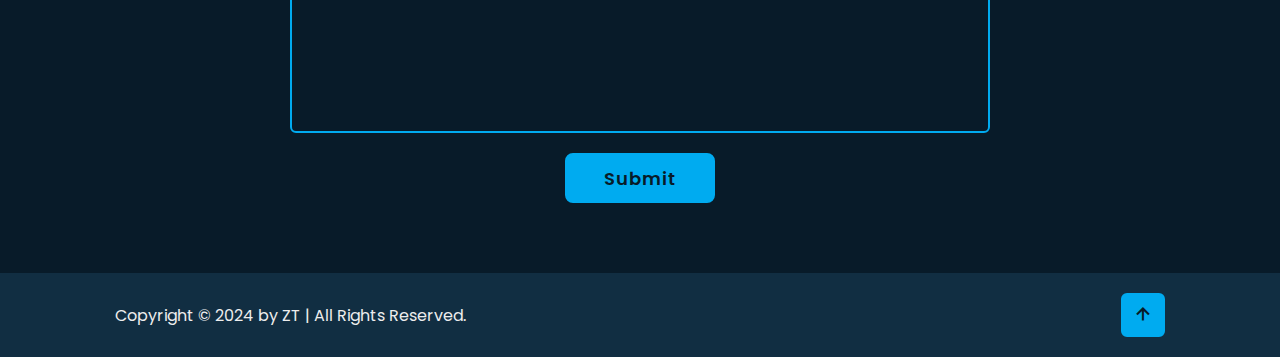
==== commit 076b3daf: "line break" ====
--- a/index.html
+++ b/index.html
@@ -33,7 +33,7 @@
         <div class="text-animate">
             <h3>College Student</h3>
         </div>
-        <p>A Yayasan Khazanah Global scholar currently studying A-Levels in Kolej Yayasan UEM (UEM). \n 
+        <p>A Yayasan Khazanah Global scholar currently studying A-Levels in Kolej Yayasan UEM (UEM).
             I am planning to read Computer Science in the UK.
         </p>
 
@@ -64,7 +64,7 @@
 
         <div class="about-content">
             <h3>College Student</h3>
-            <p>Hi, I am Kuan Zhi Ti, a college student currently studying A-Levels in KYUEM. \n 
+            <p>Hi, I am Kuan Zhi Ti, a college student currently studying A-Levels in KYUEM. <br>
                 I am a Yayasan Khazanah Global scholar, planning to read Computer Science in the UK.</p>
 
             <div class="btn-box btns">
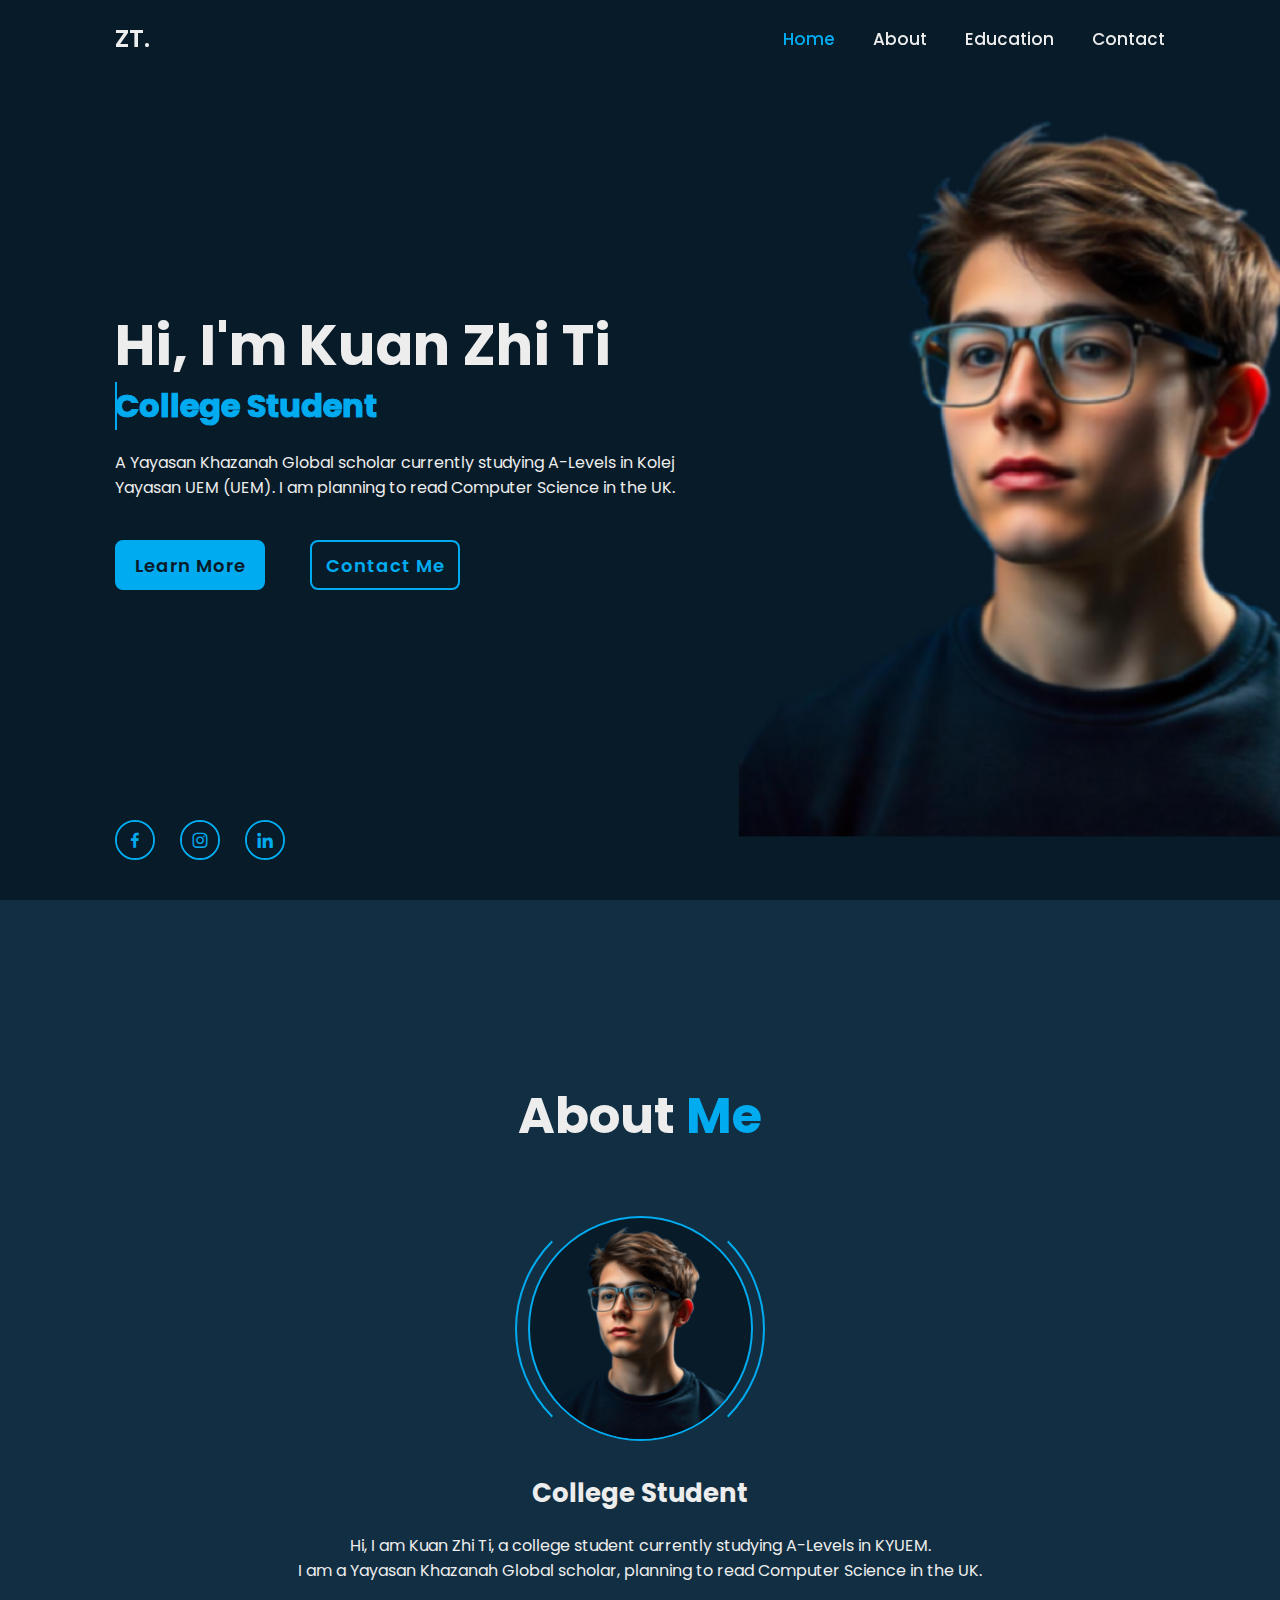
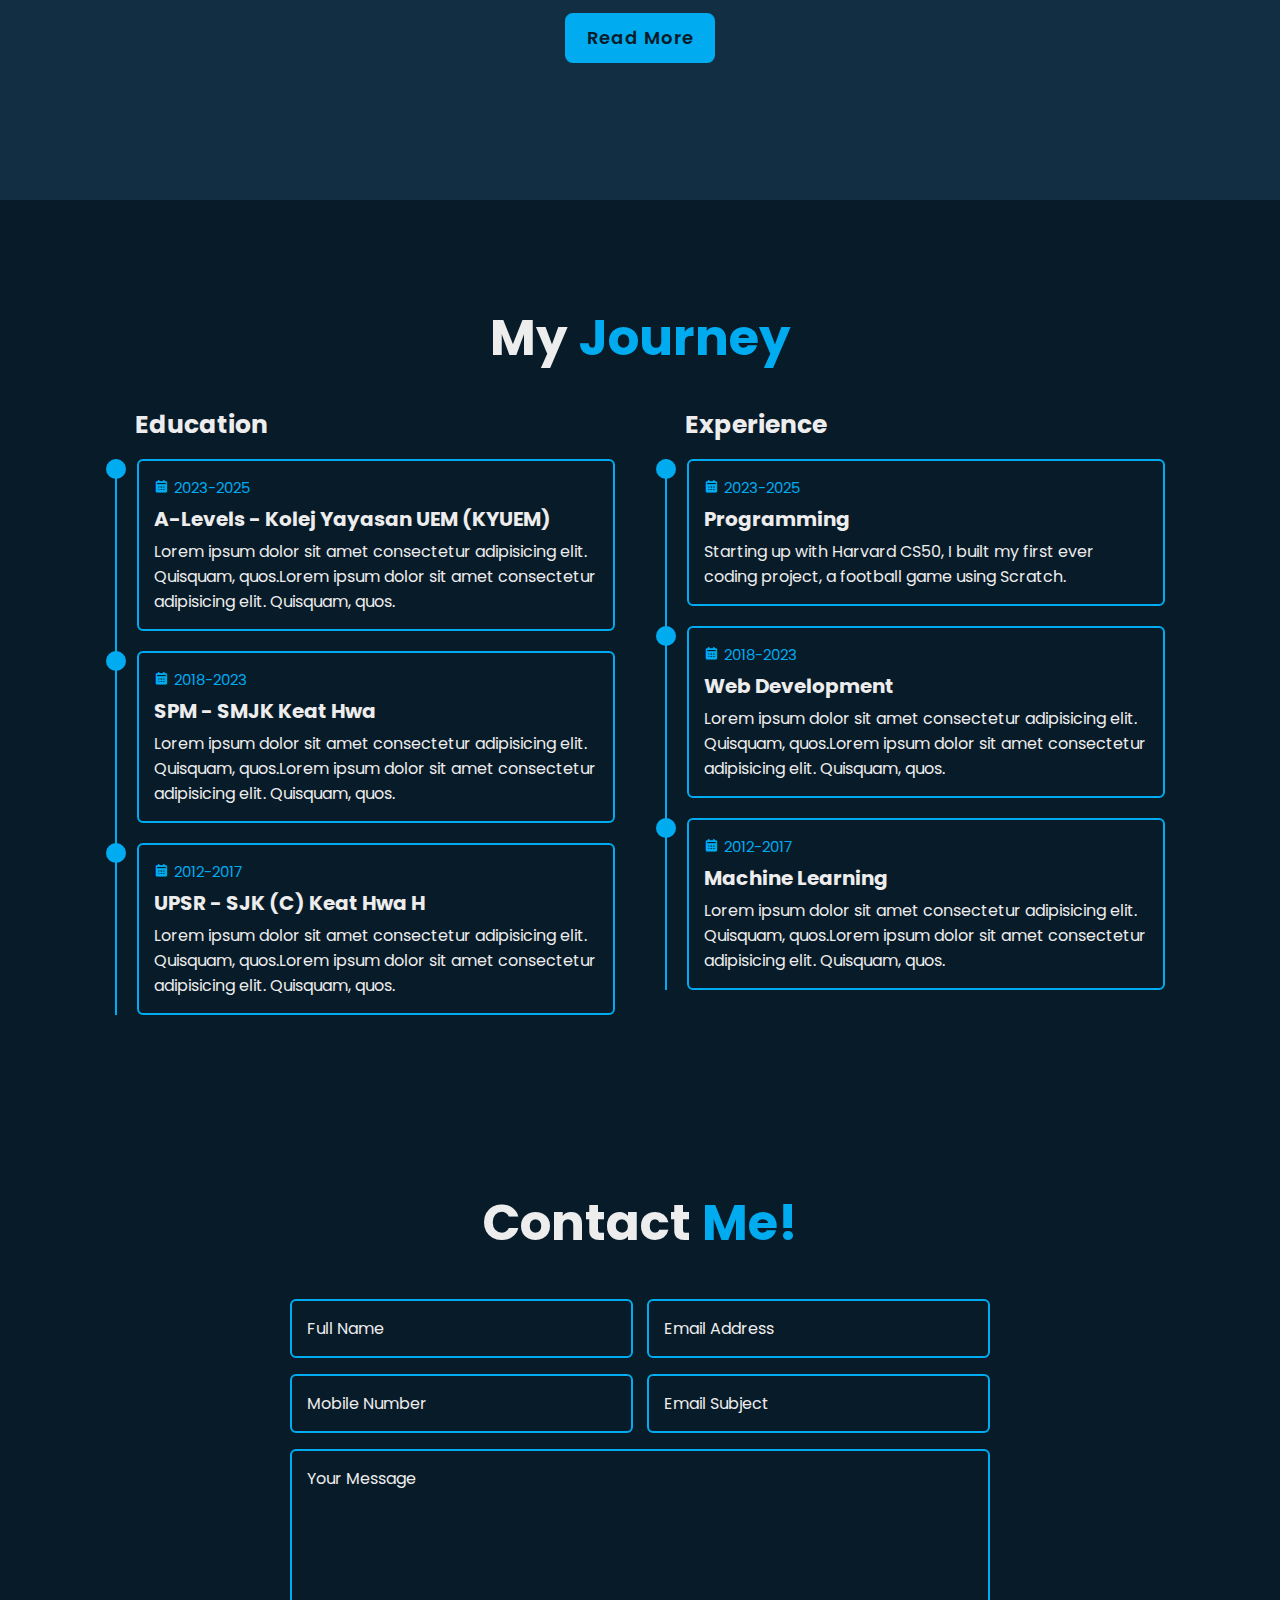
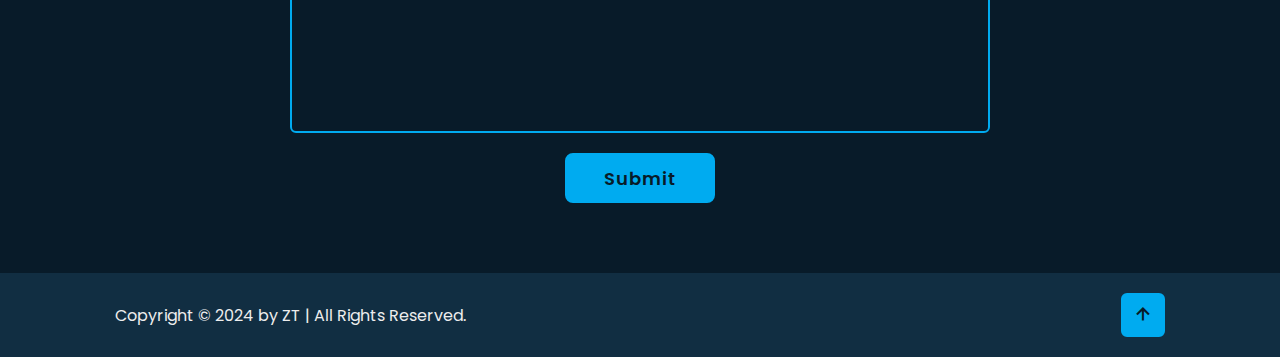
==== commit f4a60530: "Programming" ====
--- a/index.html
+++ b/index.html
@@ -119,9 +119,7 @@
                         <div class="content">
                             <div class="year"><i class='bx bxs-calendar'></i>2023-2025</div>
                             <h3>Programming</h3>
-                            <p>Lorem ipsum dolor sit amet consectetur adipisicing elit. 
-                            Quisquam, quos.Lorem ipsum dolor sit amet consectetur adipisicing elit. 
-                            Quisquam, quos.</p>
+                            <p>Starting up with Harvard CS50, I built my first ever coding project, a football game using Scratch.</p>
                         </div>
                     </div>
                     <div class="education-content">
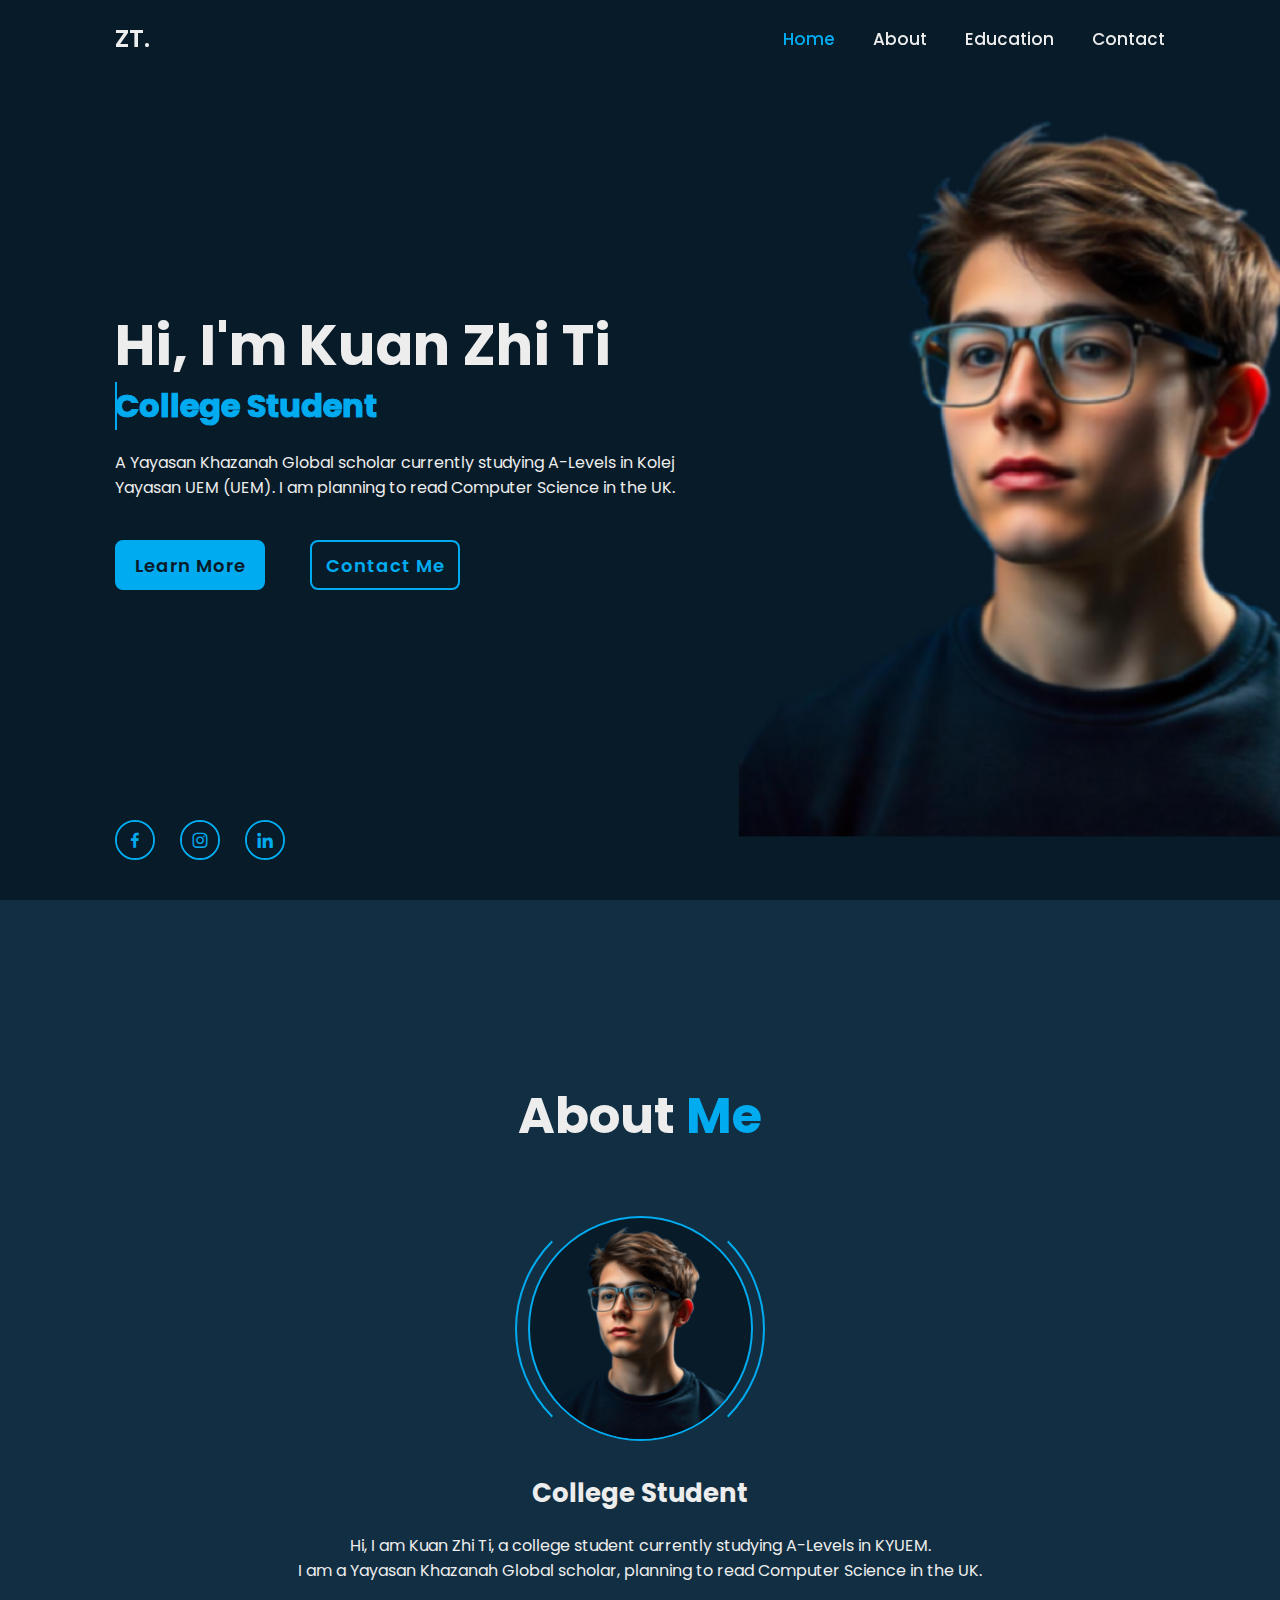
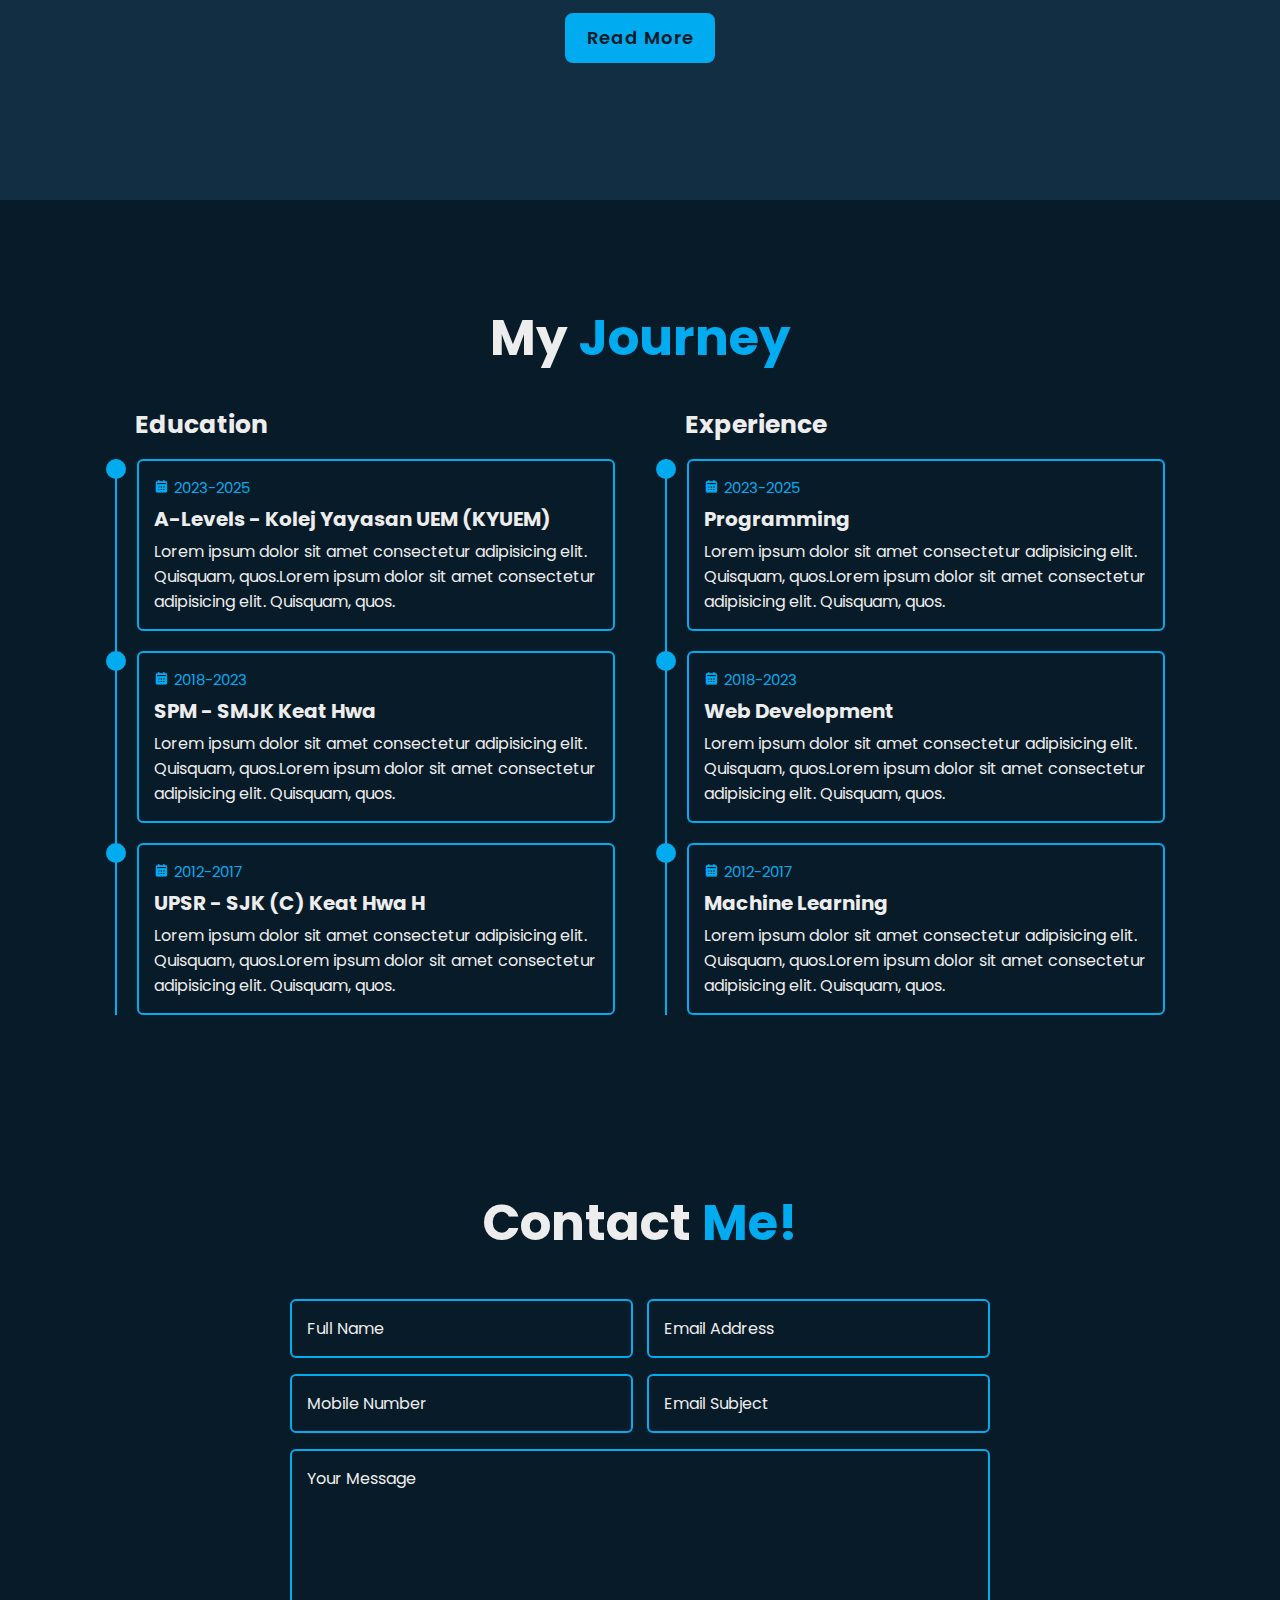
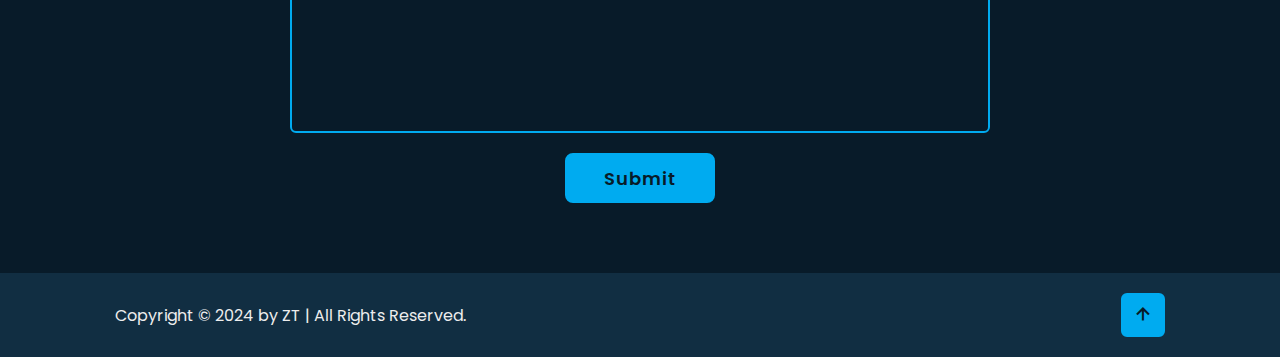
==== commit e0d68161: "line break" ====
--- a/index.html
+++ b/index.html
@@ -119,7 +119,9 @@
                         <div class="content">
                             <div class="year"><i class='bx bxs-calendar'></i>2023-2025</div>
                             <h3>Programming</h3>
-                            <p>Starting up with Harvard CS50, I built my first ever coding project, a football game using Scratch.</p>
+                            <p>Lorem ipsum dolor sit amet consectetur adipisicing elit. 
+                                Quisquam, quos.Lorem ipsum dolor sit amet consectetur adipisicing elit. 
+                                Quisquam, quos.</p>
                         </div>
                     </div>
                     <div class="education-content">
